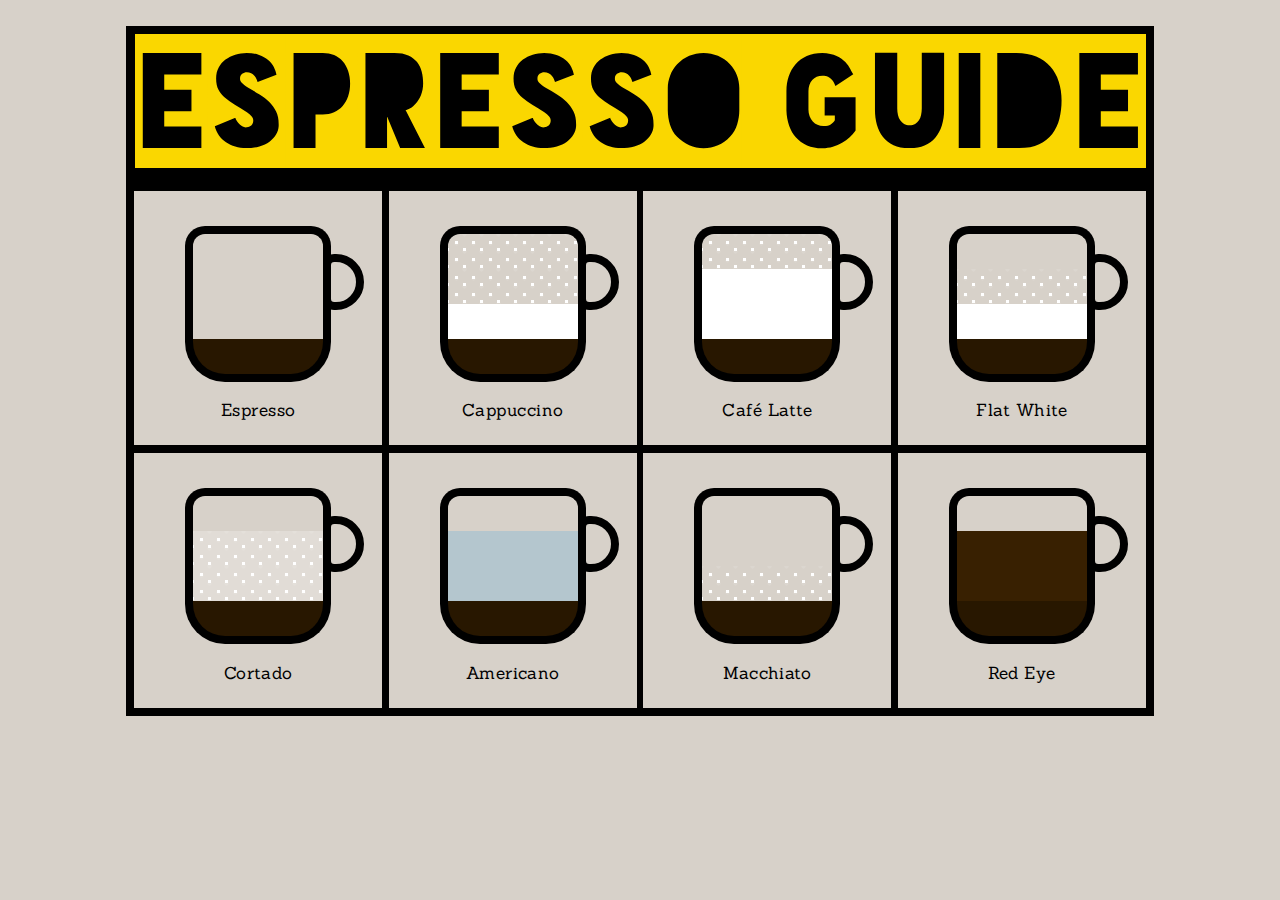
==== espresso_guide/index3.html @ 059b6d83 "9/6/17 - 4:59pm" ====
<!DOCTYPE html>
<html>
  <head>
    <meta charset="utf-8">
    <meta name="viewport" content="user-scalable=no, width=device-width, initial-scale=1, maximum-scale=1">
    <meta http-equiv="X-UA-Compatible" content="IE=edge">
    <title>Espresso Guide</title>
    <link rel="stylesheet" href="css/style-b.css">
    <link href="https://fonts.googleapis.com/css?family=Sanchez" rel="stylesheet">
    <style>
      @import url('https://fonts.googleapis.com/css?family=Abril+Fatface|Fjalla+One|Oswald|Sanchez');
    </style>
  </head>
  <body>

  <div class="main-container">
  
    <header>
    <!--  <div id="title">espresso guide</div> -->
      <img src="images/logo2.svg" class="logo" alt="Espresso Guide">
    </header>

    <section class="espresso" id="coffee-cup">
      <div class="cup-top"></div>
      <div class="cup-mid1"><span class="cup-handle2"></span></div> 
      <div class="cup-mid2"></div>        
      <div class="cup-bottom espresso-color esText">Espresso</div>
      <div class="label">Espresso</div>
    </section>  

     <section class="cappuccino" id="coffee-cup">
      <div class="cup-top foam-color foamText2">Milk Foam</div>
      <div class="cup-mid1 foam-color foamText"><span class="cup-handle3"></span></div>
      <div class="cup-mid2 milk-color mkText">Steamed Milk</div>
      <div class="cup-bottom espresso-color esText">Espresso</div>
      <div class="label">Cappuccino</div>   
    </section> 

    <section class="cafe-latte" id="coffee-cup">
      <div class="cup-top foam-color foamText">Milk Foam</div>
      <div class="cup-mid1 milk-color"><span class="cup-handle2"></span></div>
      <div class="cup-mid2 milk-color mkText2">Steamed Milk</div>        
      <div class="cup-bottom espresso-color esText">Espresso</div>
      <div class="label">Café Latte</div>    
    </section> 

    <section class="flat-white" id="coffee-cup">
      <div class="cup-top"></div>
      <div class="cup-mid1 foam-color foamText">Milk Foam <span class="cup-handle4"></span></div>
      <div class="cup-mid2 milk-color mkText">Steamed Milk</div>
      <div class="cup-bottom espresso-color esText">Espresso</div>
      <div class="label">Flat White</div>
    </section>   

    <section class="cortado" id="coffee-cup">
      <div class="cup-top"></div>
      <div class="cup-mid1 foam-milk-color fiText"><span class="cup-handle3"></span></div>
      <div class="cup-mid2 foam-milk-color fiText">Foam Infused Milk</div>
      <div class="cup-bottom espresso-color esText">Espresso</div>
      <div class="label">Cortado</div>
    </section>  

     <section class="americano" id="coffee-cup">
      <div class="cup-top"></div>
      <div class="cup-mid1 water-color"><span class="cup-handle2"></span></div>
      <div class="cup-mid2 water-color wText">Hot Water</div>
      <div class="cup-bottom espresso-color esText">Espresso</div>
      <div class="label">Americano</div>   
    </section> 

    <section class="macchiato" id="coffee-cup">
      <div class="cup-top"></div>
      <div class="cup-mid1"><span class="cup-handle2"></span></div>
      <div class="cup-mid2 foam-color foamText">Milk Foam</div>        
      <div class="cup-bottom espresso-color esText">Espresso</div>
      <div class="label">Macchiato</div>    
    </section> 

    <section class="red-eye" id="coffee-cup">
      <div class="cup-top"></div>
      <div class="cup-mid1 coffee-color"><span class="cup-handle2"></span></div>
      <div class="cup-mid2 coffee-color cfText">Drip Coffee</div>
      <div class="cup-bottom espresso-color esText">Espresso</div>
      <div class="label">Red Eye</div>
    </section> 

        <!-- the below is a spacer clearfix to align boxes -->  
        <div class="clearfix"> </div>  
        <!-- clearfix end -->  

<!-- 

OPTIONAL


    <section id="coffee-cup">
      
      <div class="mocha">
        <div class="cup-top foam-color foamText">Milk Foam</div>
        <div class="cup-mid1 chocolate-color coText">Chocolate</div>
        <div class="cup-mid2 milk-color mkText">Steamed Milk</div>
        <div class="cup-bottom espresso-color esText">Espresso</div>
        <div class="cup-handle"></div>
        <div class="label">Mocha</div>
      </div>

    </section>   
-->



  <!-- ==== Modal ==== -->
  
 <section id="modal-container"> 



<!-- Espresso Modal layout --> 

  <section id="modal-espresso" class="page">
    <div class="modal-content"> <!--modal-content starts-->

<!-- box 1 -->

      <div class="modal-layout1"> <!--modal-layout starts-->

        <div class="animation-short"><!--animation-short starts-->
          <div class="espresso-cup"><!--espresso-cup starts-->
            <div class="esp-cup-top-md"></div>
            <div class="esp-cup-mid-md"></div>
            <div class="esp-cup-bottom-lg"></div>
            <div class="cup-handle-anime"></div>
          <div class="ingred-container-short">
            <div class="ingredient-1">Espresso
              <span class="desc-rule"></span>
            </div>
          </div>  
        </div><!--espresso-cup ends-->
      </div>  <!--animation-short ends--> 

     <div class="modal-label">Espresso</div>    

    </div>    <!--modal-layout ends-->

<!-- box 2 -->   

      <div class="modal-layout2"> <!--modal-layout2 starts-->

      <span class="modal-close">&times;</span> <!--close button-->

        <div class="description"> <!--description starts-->
          <h2>Espresso</h2>
          <p>The espresso is the foundation and the most important part to every espresso based drink.</p>
          <p>A concentrated drink produced by forcing hot water through finely ground coffee with an espresso machine for a brewed quantity of approximately 1 to 1-1/2 oz. A perfect espresso is deliciously smooth, with full body, intense aroma and a velvety crema. Best served in a pre-heated espresso cup. </p>
          <h3>Ingredients</h3>
          <ul>
            <li>1 shot of espresso</li>
          </ul>  
        </div> <!--description ends-->

      </div>  <!--modal-layout ends-->

      <div class="buttons">
        <a class="previous" onclick="plusSlides(-1)">&#10094;</a>
        <a class="next" onclick="plusSlides(1)"> &#10095;</a> 
      </div>  

    </div> <!--modal-content ends-->

  </section>  


<!-- Cappuccino Modal layout --> 

  <section id="modal-cappuccino" class="page">
    <div class="modal-content"> <!--modal-content starts-->

<!-- box 1 -->    

      <div class="modal-layout1"> <!--modal-layout starts-->

        <div class="animation">
          <div class="cappuccino-cup">
            <div class="cap-cup-top-lg"></div>
            <div class="cap-cup-mid-md"></div>
            <div class="cap-cup-bottom-lg"></div>
            <div class="cup-handle-anime"></div>
          </div> 
          <div class="ingred-container">
            <div class="ingredient-3">Foam
              <span class="desc-rule3"></span>
            </div>
            <div class="ingredient-2">Steamed milk
              <span class="desc-rule2"></span>
            </div>
            <div class="ingredient-1">Espresso
              <span class="desc-rule"></span>
            </div>            
          </div>  
        </div>
        <div class="modal-label">Cappucino</div> 
      </div>  <!--modal-layout ends-->

<!-- box 2 -->   

      <div class="modal-layout2"> <!--modal-layout2 starts-->

      <span class="modal-close">&times;</span> <!--close button-->

        <div class="description">
         <h2>Cappuccino</h2> 
          <p>An Italian coffee drink that is traditionally prepared with espresso, steamed milk, and foam.</p>

          <p>Made in thirds — 1/3 espresso, 1/3 steamed milk, 1/3 foam. This is a very traditional way of making cappuccino. The milk should appear glassy, smooth, shiny and with no visible bubbles. The milk and foam should be blended or mixed to create a thick, creamy texture.</p>

          <h3>Ingredients</h3>
          <ul>
            <li>1 shot of espresso</li>
            <li>1/3 steamed milk</li>
            <li>1/3 of foam on top of the steamed milk</li>
          </ul>
        </div>
      </div>  <!--modal-layout2 ends-->
 
      <div class="buttons"> <!-- next/prev buttons start -->
        <a class="previous" onclick="plusSlides(-1)">&#10094;</a>
        <a class="next" onclick="plusSlides(1)"> &#10095;</a>  
      </div>  <!-- next/prev buttons ends -->       
    
    </div>  <!--modal-content ends-->
  </section> 


<!-- Cafe Latte Modal layout --> 

  <section id="modal-cafe-latte" class="page">
    <div class="modal-content">

<!-- box 1 -->    

      <div class="modal-layout1"> <!--modal-layout1 starts-->

        <div class="animation-long"> <!--animation-long starts-->
          <div class="cafe-latte-cup">
            <div class="cl-cup-top-sm"></div>
            <div class="cl-cup-mid-xlg"></div>
            <div class="cl-cup-bottom-lg"></div>
            <div class="cup-handle-anime"></div>
          </div> 
          <div class="ingred-container-long">
            <div class="ingredient-5">Foam
              <span class="desc-rule5"></span>
            </div>
            <div class="ingredient-4">Steamed milk
              <span class="desc-rule4"></span>
            </div>
            <div class="ingredient-1">Espresso
              <span class="desc-rule"></span>
            </div>            
          </div>  
        </div> <!--animation-long ends-->
     <div class="modal-label">Cafe Latte</div>            
      </div> <!--modal-layout1 ends-->               

<!-- box 2 -->   

      <div class="modal-layout2"> <!--modal-layout2 starts-->

      <span class="modal-close">&times;</span> <!--close button-->

        <div class="description">
          <h2>Café Latte</h2>

          <p>A café latte, or “latte” for short, is an espresso based drink with steamed milk and micro-foam added to the coffee. This coffee is much sweeter compared to an espresso due to the steamed milk.</p>

          <h3>Ingredients</h3>
          <ul>
            <li>1 shot of espresso</li>
            <li>2/3 steamed milk</li>
            <li>thin layer of foam</li>
          </ul>
        </div>
      </div>  <!--modal-layout2 ends-->
 
      <div class="buttons"> <!-- next/prev buttons start -->
        <a class="previous" onclick="plusSlides(-1)">&#10094;</a>
        <a class="next" onclick="plusSlides(1)"> &#10095;</a>  
      </div>  <!-- next/prev buttons ends -->       
    
    </div>  <!--modal-content ends-->
  </section>  


<!-- Flat White Modal layout --> 

  <section id="modal-flat-white" class="page">
    <div class="modal-content"> 

<!-- box 1 -->          

      <div class="modal-layout1"> <!--modal-layout1 starts-->
        <div class="animation"> <!--animation starts-->
          <div class="flat-white-cup">
            <div class="fw-cup-top-sm"></div>
            <div class="fw-cup-mid-sm"></div>
            <div class="fw-cup-mid-xlg"></div>
            <div class="fw-cup-bottom-md"></div>
            <div class="cup-handle-anime"></div>
          </div> 
          <div class="ingred-container">
            <div class="ingredient-6">Foam
              <span class="desc-rule6"></span>
            </div>
            <div class="ingredient-4">Steamed milk
              <span class="desc-rule4"></span>
            </div>
            <div class="ingredient-1">Espresso
              <span class="desc-rule"></span>
            </div>            
          </div>  
        </div> <!--animation ends-->
     <div class="modal-label">Flat White</div>          
      </div> <!--modal-layout1 ends-->                  

<!-- box 2 -->   

      <div class="modal-layout2"> <!--modal-layout2 starts-->

      <span class="modal-close">&times;</span> <!--close button-->

        <div class="description"> 
          <h2>Flat White</h2>
          <p>This is what some call an “Australian latte”. Generally, it’s served in a 6 to 8 ounce cup and is meant to be enjoyed with the thinnest layer of foam possible. It is important to keep the ratio of milk to espresso appropriate so as not to overpower the espresso.</p>

          <h3>Ingredients</h3>
          <ul>
            <li>1 shot of espresso</li>
            <li>2/3 steamed milk</li>
            <li>super thin layer of foam</li>
          </ul>
        </div>
      </div>  <!--modal-layout2 ends-->
 
      <div class="buttons"> <!-- next/prev buttons start -->
        <a class="previous" onclick="plusSlides(-1)">&#10094;</a>
        <a class="next" onclick="plusSlides(1)"> &#10095;</a>  
      </div>  <!-- next/prev buttons ends -->       
    
    </div>  <!--modal-content ends-->
  </section>


<!-- Cortado Modal layout -->     

  <section id="modal-cortado" class="page">
    <div class="modal-content">  

<!-- box 1 -->        

      <div class="modal-layout1"> <!--modal-layout1 starts-->
        <div class="animation-mid"> <!--animation-mid starts-->
          <div class="cortado-cup">
            <div class="cor-cup-top-md"></div>
            <div class="cor-cup-mid-xlg"></div>
            <div class="cor-cup-bottom-md"></div>
            <div class="cup-handle-anime"></div>
          </div> 
          <div class="ingred-container-mid">
            <div class="ingredient-7">Foam infused milk
              <span class="desc-rule7"></span>
            </div>
            <div class="ingredient-1">Espresso
              <span class="desc-rule"></span>
            </div>            
          </div>  
        </div> <!--animation-mid ends-->
     <div class="modal-label">Cortado</div>          
      </div> <!--modal-layout1 ends-->        
          

<!-- box 2 -->   

      <div class="modal-layout2"> <!--modal-layout2 starts-->

      <span class="modal-close">&times;</span> <!--close button-->

        <div class="description"> 
          <h2>Cortado</h2>
          <p>The perfect afternoon drink, or for that coffee drinker who wants something strong, but needs a little milk to soften the espresso as it goes down. This drink is in between a macchiato and a cafe latte. The milk should have the consistency of a cafe latte and result in the same glassy, smooth, creamy texture as a cafe latte and cappuccino</p>

          <h3>Ingredients</h3>
          <ul>
            <li>1 shot of espresso</li>
            <li>1/2 foam infused milk</li>
          </ul>
        </div>
      </div>  <!--modal-layout2 ends-->
 
      <div class="buttons"> <!-- next/prev buttons start -->
        <a class="previous" onclick="plusSlides(-1)">&#10094;</a>
        <a class="next" onclick="plusSlides(1)"> &#10095;</a>  
      </div>  <!-- next/prev buttons ends -->       
    
    </div>  <!--modal-content ends-->
  </section> 


<!-- Americano Modal layout -->   

  <section id="modal-americano" class="page">
    <div class="modal-content">  

<!-- box 1 -->        

      <div class="modal-layout1">  <!--modal-layout1 starts-->
        <div class="animation-mid">  <!--animation-mid starts-->
          <div class="americano-cup">
            <div class="am-cup-top-md"></div>
            <div class="am-cup-mid-xlg"></div>
            <div class="am-cup-bottom-md"></div>
            <div class="cup-handle-anime"></div>
          </div> 
          <div class="ingred-container-mid">
            <div class="ingredient-4">Hot water
              <span class="desc-rule4"></span>
            </div>
            <div class="ingredient-1">Espresso
              <span class="desc-rule"></span>
            </div>            
          </div>  
        </div> <!--animation-mid ends-->
     <div class="modal-label">Americano</div>         
      </div> <!--modal-layout1 ends-->


<!-- box 2 -->   

      <div class="modal-layout2"> <!--modal-layout2 starts-->

      <span class="modal-close">&times;</span> <!--close button-->

        <div class="description"> 
          <h2>Americano</h2>
          <p>A touch of hot fresh water and a double shot pulled long. This creates a nice bold, strong coffee taste. The espresso shot is pulled atop the hot water to ensure the consistency of the crema.</p>

          <h3>Ingredients</h3>
          <ul>
            <li>1 shot of espresso</li>
            <li>2/3 hot water</li>
          </ul>
        </div>
      </div>  <!--modal-layout2 ends-->
 
      <div class="buttons"> <!-- next/prev buttons start -->
        <a class="previous" onclick="plusSlides(-1)">&#10094;</a>
        <a class="next" onclick="plusSlides(1)"> &#10095;</a>  
      </div>  <!-- next/prev buttons ends -->       
    
    </div>  <!--modal-content ends-->
  </section> 

<!-- Macchiato Modal layout -->     

  <section id="modal-macchiato" class="page">
    <div class="modal-content"> 

<!-- box 1 -->     

      <div class="modal-layout1">  <!--modal-layout1 starts-->
        <div class="animation-short"> <!--animation-short starts-->
          <div class="macchiato-cup">
            <div class="mac-cup-top-md"></div>
            <div class="mac-cup-mid-md"></div>
            <div class="mac-cup-bottom-lg"></div>
            <div class="cup-handle-anime"></div>
          </div> 
          <div class="ingred-container-short">
            <div class="ingredient-8">Foam
              <span class="desc-rule8"></span>
            </div>
            <div class="ingredient-1">Espresso
              <span class="desc-rule"></span>
            </div>            
          </div>  
        </div> <!--animation-short ends-->
     <div class="modal-label">Macchiato</div>         
      </div> <!--modal-layout1 ends-->

           

<!-- box 2 -->   

      <div class="modal-layout2"> <!--modal-layout2 starts-->

      <span class="modal-close">&times;</span> <!--close button-->

        <div class="description"> 
          <h2>Macchiato</h2>
          <p>Sometimes called espresso macchiato, is an espresso coffee drink with a small amount of milk, usually foamed. In Italian, macchiato means "stained" or "spotted" so the literal translation of cafè macchiato is "stained coffee", or coffee with a spot of milk.</p>

          <h3>Ingredients</h3>
          <ul>
            <li>1 shot of espresso</li>
            <li>very thin layer of foam</li>
          </ul>
        </div>
      </div>  <!--modal-layout2 ends-->
 
      <div class="buttons"> <!-- next/prev buttons start -->
        <a class="previous" onclick="plusSlides(-1)">&#10094;</a>
        <a class="next" onclick="plusSlides(1)"> &#10095;</a>  
      </div>  <!-- next/prev buttons ends -->       
    
    </div>  <!--modal-content ends-->
  </section> 


<!-- Red Eye Modal layout --> 

  <section id="modal-red-eye" class="page">
    <div class="modal-content"> 

<!-- box 1 -->        

      <div class="modal-layout1"> <!--modal-layout1 starts-->
        <div class="animation-mid"> <!--animation-mid starts-->
          <div class="red-eye-cup">
            <div class="re-cup-top-sm"></div>
            <div class="re-cup-mid-xlg"></div>
            <div class="re-cup-bottom-md"></div>
            <div class="cup-handle-anime"></div>
          </div> 

          <div class="ingred-container-mid">
            <div class="ingredient-7">Drip coffee
              <span class="desc-rule"></span>
            </div>
            <div class="ingredient-1">Espresso
              <span class="desc-rule"></span>
            </div>            
          </div>  
        </div> <!--animation-mid ends-->
     <div class="modal-label">Red Eye</div>         
      </div> <!--modal-layout1 ends-->
           
<!-- box 2 -->   

      <div class="modal-layout2"> <!--modal-layout2 starts-->

      <span class="modal-close">&times;</span> <!--close button-->

        <div class="description"> 
          <h2>Red Eye</h2>
          <p>A cup of American style drip coffee with a shot of espresso added. Also called a Shot in the Dark or an Eye Opener. Variations of the Red Eye include the Black Eye, made with two shots of espresso, and the Dead Eye, made with three shots of espresso. </p>

          <h3>Ingredients</h3>
          <ul>
            <li>1 shot of espresso</li>
            <li>2/3 drip coffee</li>
          </ul>
        </div>
      </div>  <!--modal-layout2 ends-->
 
      <div class="buttons"> <!-- next/prev buttons start -->
        <a class="previous" onclick="plusSlides(-1)">&#10094;</a>
        <a class="next" onclick="plusSlides(1)"> &#10095;</a>  
      </div>  <!-- next/prev buttons ends -->       
    
    </div>  <!--modal-content ends-->
  </section> 

<!-- Optional 

  <section id="modal-mocha" class="page">
    <div class="modal-content">  
        <span class="modal-close">&times;</span>
      <div class="modal-layout">
        <div class="animation">
          <div class="mocha-cup">
            <div class="moc-cup-top-sm"></div>
            <div class="moc-cup-mid-sm"></div>
            <div class="moc-cup-mid-lg"></div>
            <div class="moc-cup-bottom-lg"></div>
            <div class="cup-handle-anime"></div>
          </div> 
        </div>
        <div class="desc">
          <h2>Mocha</h2>
          <p>This coffee drink combines espresso with hot milk and chocolate and is a variant of the latte. The espresso to milk ratio of a mocha is about the same as a latte, but the addition of white, milk or dark chocolate to the drink is essential. Also known as Mocaccino.</p>

          <h3>Ingredients</h3>
          <ul>
            <li>2 shots of espresso</li>
            <li>1/3 milk</li>
            <li>1/6 cocoa</li>
            <li>1/6 foam</li>
          </ul>
        </div>
      </div> 
      <div class="buttons">
        <a class="previous" onclick="plusSlides(-1)">&#10094;</a>
        <a class="next" onclick="plusSlides(1)"> &#10095;</a>  
      </div>       
    </div> 
  </section>  

 </section> 

 -->  

</div> 

    <script src="https://code.jquery.com/jquery-2.1.1.min.js"></script> 
    <script src="js/app.js"></script>
    <!-- <script type="text/javascript" language="Javascript" src="js/jgestures.js"></script> -->
  </body>
</html>
---- espresso_guide/css/style-b.css ----
/* fonts */

/* Blackout Font */

@font-face {
  font-family: 'Blackout Midnight';
  src: url('../fonts/blackout_midnight-webfont.woff');
  src: local('☺'), url('../fonts/blackout_midnight-webfont.woff') format('woff');
}
@font-face {
  font-family: 'Blackout Sunrise';
  src: url('../fonts/blackout_sunrise-webfont.woff');
  src: local('☺'), url('../fonts/blackout_sunrise-webfont.woff') format('woff');
}
@font-face {
  font-family: 'Blackout Two AM';
  src: url('../fonts/blackout_two_am-webfont.woff');
  src: local('☺'), url('../fonts/blackout_two_am-webfont.woff') format('woff');
}

/* Blackout Midnight */
@font-face {
    font-family: 'Blackout Midnight';
    src: url('../fonts/blackout_midnight-webfont.eot');
    src: url('../fonts/blackout_midnight-webfont.eot?#iefix') format('embedded-opentype'),
         url('../fonts/blackout_midnight-webfont.woff') format('woff'),
         url('../fonts/blackout_midnight-webfont.ttf') format('truetype'),
         url('../fonts/blackout_midnight-webfont.svg#BlackoutMidnight') format('svg');
    font-weight: normal;
    font-style: normal;
}

/* Blackout Sunrise */
@font-face {
    font-family: 'Blackout Sunrise';
    src: url('../fonts/blackout_sunrise-webfont.eot');
    src: url('../fonts/blackout_sunrise-webfont.eot?#iefix') format('embedded-opentype'),
         url('../fonts/blackout_sunrise-webfont.woff') format('woff'),
         url('../fonts/blackout_sunrise-webfont.ttf') format('truetype'),
         url('../fonts/blackout_sunrise-webfont.svg#BlackoutSunrise') format('svg');
    font-weight: normal;
    font-style: normal;
}

/* Blackout Two AM */
@font-face {
    font-family: 'Blackout Two AM';
    src: url('../fonts/blackout_two_am-webfont.eot');
    src: url('../fonts/blackout_two_am-webfont.eot?#iefix') format('embedded-opentype'),
         url('../fonts/blackout_two_am-webfont.woff') format('woff'),
         url('../fonts/blackout_two_am-webfont.ttf') format('truetype'),
         url('../fonts/blackout_two_am-webfont.svg#BlackoutTwoAM') format('svg');
    font-weight: normal;
    font-style: normal;
}



/* CSS */

body {
  background-color: #D7D1C9; 
  font-family: sanchez, sans-serif;
  width: auto;
  margin-top: 2%;
}

.main-container {
  background-color: rgba(0,0,0,1); 
  width: 80%;
  height: auto;
  margin: 0 auto;
  position: relative;
  overflow: hidden; 
  border: 8px solid black;

  display: flex;
    flex-direction: row;
    justify-content: space-between;
    align-items: flex-start; 
    flex-wrap: wrap;   
}

header {
  width: 100%;
  height: 149px;
  background-color: rgba(0,0,0,1);
  border-bottom: 8px solid black;
  text-align: center;
  /* background-image: url("../images/logo.svg");
    background-repeat: no-repeat;
    background-size: contain;  */
  padding-top: 0px;  
}

.logo {
  width: 100%;
  padding: 0px 1px 0px 1px;
}

#coffee-cup {
  display: flex;
    flex-direction: column;
    align-items: center;
    justify-content: center;
    flex-wrap: wrap; 
}

.espresso {
  width: 24.5%;
  height: auto;         
  /* border-width: 10px 10px 10px 10px;
    border-color: black;
    border-style: solid;  */
  background-color: #D7D1C9; 
  position: relative;  
  cursor: pointer;
  margin-bottom: 7.5px;
  padding-top: 35px;
} 

.cappuccino {
  width: 24.5%;
  height: auto;         
  /* border-width: 10px 10px 10px 10px; 
    border-color: black;
    border-style: solid; */
  background-color: #D7D1C9; 
  position: relative;
  cursor: pointer;
  margin-bottom: 7.5px;
  padding-top: 35px;
}
 
.cafe-latte {
  width: 24.5%;
  height: auto;         
  /* border-width: 10px 10px 10px 10px;
    border-color: black;
    border-style: solid;  */
  background-color: #D7D1C9; 
  position: relative;
  cursor: pointer;
  margin-bottom: 7.5px; 
  padding-top: 35px;  
}
 
.flat-white {
  width: 24.5%;
  height: auto;          
  /* border-width: 10px 10px 10px 10px; 
    border-color: black;
    border-style: solid; */
  background-color: #D7D1C9; 
  position: relative;
  cursor: pointer;
  margin-bottom: 7.5px;
  padding-top: 35px;    
}
 
.cortado {
  width: 24.5%;
  height: auto;       
  /* border-width: 10px 10px 10px 10px; 
    border-color: black;
    border-style: solid; */
  background-color: #D7D1C9; 
  position: relative;
  cursor: pointer;
  padding-top: 35px;
}

.americano {
  width: 24.5%;
  height: auto;         
  /* border-width: 10px 10px 10px 10px; 
    border-color: black;
    border-style: solid; */
  background-color: #D7D1C9; 
  position: relative;
  cursor: pointer;  
  padding-top: 35px; 
}

.macchiato {
  width: 24.5%;
  height: auto;          
  /* border-width: 10px 10px 10px 10px; 
    border-color: black;
    border-style: solid; */
  background-color: #D7D1C9; 
  position: relative;
  cursor: pointer;
  padding-top: 35px;
}

.red-eye {
  width: 24.5%;
  height: auto;         
  /* border-width: 10px 10px 10px 10px; 
    border-color: black;
    border-style: solid; */
  background-color: #D7D1C9; 
  position: relative;
  cursor: pointer; 
  padding-top: 35px;
}
 

.clearfix {
  width: 24%;
  content: "";
  display: hidden;
  clear: both;
} 


/* ====== TEXT ====== */


#title {
	font-family: Blackout Two AM;
	font-size: 8.5em;
	color: gold;
	text-align: center;
  position: relative;
    top: -82px;
}

.label { /* home page cup label */
    font-family: Sanchez;
    font-size: 1.09rem;
    font-weight: normal;
    letter-spacing: .03rem;
    text-align: center;
    padding: 1.05rem 0rem 1.5rem 0rem;
}


/* ====== COFFEE CUP - main page ====== */

.cup-top {
    border-style: solid;
    border-color: black;
    border-width: 8px 8px 0px 8px;
    width: 130px; 
    height: 35px; 
    -webkit-border-top-right-radius: 20px;
    -webkit-border-top-left-radius: 20px;    
    -webkit-border-bottom-right-radius: 0px;
    -webkit-border-bottom-left-radius: 0px;
    position: relative;
    overflow: hidden;    
}

.cup-mid1 {
    border-style: solid;
    border-color: black;
    border-width: 0px 8px 0px 8px;
    width: 130px;
    height: 35px;
    position: relative;
}

.cup-mid2 {
    border-style: solid;
    border-color: black;
    border-width: 0px 8px 0px 8px;
    width: 130px;
    height: 35px;
    position: relative;
    overflow: hidden;    
}

.cup-bottom {
    border-style: solid;
    border-color: black;
    border-width: 0px 8px 8px 8px;
    width: 130px;
    height: 35px;
    -webkit-border-top-right-radius: 0px;
    -webkit-border-top-left-radius: 0px;    
    -webkit-border-bottom-right-radius: 40px;
    -webkit-border-bottom-left-radius: 40px;
    position: relative;
    overflow: hidden;    
}

/* Handle */

.cup-handle {
  width: 25px;
  height: 40px;

  border-style: solid;
  border-color: black;
  border-width: 8px 8px 8px 8px;
    -webkit-border-top-left-radius: 20px;
    -webkit-border-top-right-radius: 50px;
    -webkit-border-bottom-right-radius: 50px;
    -webkit-border-bottom-left-radius: 20px;

  position: absolute; 
    left: 200px; 
    bottom: 165px; 
  overflow: hidden;

}

.cup-handle2 {
  width: 25px;
  height: 40px;

  border-style: solid;
  border-color: black;
  border-width: 8px 8px 8px 8px;
    -webkit-border-top-left-radius: 20px;
    -webkit-border-top-right-radius: 50px;
    -webkit-border-bottom-right-radius: 50px;
    -webkit-border-bottom-left-radius: 20px;

  position: absolute;
  margin-top: -15px;
  margin-left: 130px;
}

.cup-handle3 {
  width: 25px;
  height: 40px;

  border-style: solid;
  border-color: black;
  border-width: 8px 8px 8px 8px;
    -webkit-border-top-left-radius: 20px;
    -webkit-border-top-right-radius: 50px;
    -webkit-border-bottom-right-radius: 50px;
    -webkit-border-bottom-left-radius: 20px;

  position: absolute;
  margin-top: -15px;
  margin-left: 65px;
}

.cup-handle4 {
  width: 25px;
  height: 40px;

  border-style: solid;
  border-color: black;
  border-width: 8px 8px 8px 8px;
    -webkit-border-top-left-radius: 20px;
    -webkit-border-top-right-radius: 50px;
    -webkit-border-bottom-right-radius: 50px;
    -webkit-border-bottom-left-radius: 20px;

  position: absolute;
  margin-top: -15px;
  margin-left: 25px;
}


/* ==== Espresso Ingredients - colors ==== */

.espresso-color {
    background: rgba(40,23,0,1.0);
}

.coffee-color {
    background: rgba(56,32,1,1.0);
}

.milk-color {
    background: rgba(255,255,255,1.0); 
    /* background: rgba(242,230,216,1);  */
}

.water-color {
    background: rgba(64,164,223,0.23);  
}

.foam-color {
    background: /* small polka dots */
      radial-gradient(rgba(255,255,255,1) 15%, transparent 16%) 0 0px,
      radial-gradient(rgba(255,255,255,1) 15%, transparent 16%) 8px 7px,
      radial-gradient(rgba(255,255,255,.1) 15%, transparent 20%) 0 1px,
      radial-gradient(rgba(255,255,255,.1) 15%, transparent 20%) 8px 9px;
      background-color: none;
      background-size: 17px 17px;
} 

.foam-milk-color {
    background: /* small polka dots */
      radial-gradient(rgba(255,255,255,1) 15%, transparent 16%) 0 0px,
      radial-gradient(rgba(255,255,255,1) 15%, transparent 16%) 8px 7px,
      radial-gradient(rgba(255,255,255,.1) 15%, transparent 20%) 0 1px,
      radial-gradient(rgba(255,255,255,.1) 15%, transparent 20%) 8px 9px;
      background-color: rgba(255,255,255,.25);
      background-size: 17px 17px;
} 

.cream-color {
    background: rgba(255,254,235,1.0);  
}

.chocolate-color {
    background: rgba(88,56,41,1.0);
}

/* ==== on hover labels ==== */


.esText { /* Espresso */
  font-family: Sanchez;
  font-size: .8rem;
  color: rgba(255,255,255,0);
  text-align: center;
  line-height: 2.5rem;
  letter-spacing: .1rem;
}

.esText:hover {
  color: rgba(255,255,255,1.0);
  transition:color .2s ease-out, background 2s ease-in;
    -o-transition:color .2s ease-out, background 2s ease-in;
    -ms-transition:color .2s ease-out, background 2s ease-in;
    -moz-transition:color .2s ease-out, background 2s ease-in;
    -webkit-  
}

.mkText { /* Milk */
  font-family: Sanchez;
  font-size: .8rem;
  color: rgba(0,0,0,0); 
  text-align: center;
  line-height: 2.5rem;
  letter-spacing: .1rem;
}

.mkText:hover {
  color: rgba(0,0,0,1.0); 
  transition:color .2s ease-out, background 2s ease-in;
    -o-transition:color .2s ease-out, background 2s ease-in;
    -ms-transition:color .2s ease-out, background 2s ease-in;
    -moz-transition:color .2s ease-out, background 2s ease-in;
    -webkit-  
}

.mkText2 { /* Milk */
  font-family: Sanchez;
  font-size: .8rem;
  color: rgba(0,0,0,0); 
  text-align: center;
  line-height: 3rem;
  letter-spacing: .1rem;  
}

.mkText2:hover {
  color: rgba(0,0,0,1.0); 
  transition:color .2s ease-out, background 2s ease-in;
    -o-transition:color .2s ease-out, background 2s ease-in;
    -ms-transition:color .2s ease-out, background 2s ease-in;
    -moz-transition:color .2s ease-out, background 2s ease-in;
    -webkit-  
}

.foamText { /* Foam */
  font-family: Sanchez;
  font-size: .8rem;
  color: rgba(0,0,0,0); 
  text-align: center;
  line-height: 2.5rem;
  letter-spacing: .1rem;  
}

.foamText:hover {
  color: rgba(0,0,0,1); 
  transition:color .2s ease-out, background 2s ease-in;
    -o-transition:color .2s ease-out, background 2s ease-in;
    -ms-transition:color .2s ease-out, background 2s ease-in;
    -moz-transition:color .2s ease-out, background 2s ease-in;
    -webkit-  
}

.foamText2 { /* Foam */
  font-family: Sanchez;
  font-size: .8rem;
  color: rgba(0,0,0,0); 
  text-align: center;
  line-height: 3rem;
  letter-spacing: .1rem;  
}

.foamText2:hover {
  color: rgba(0,0,0,1); 
  transition:color .2s ease-out, background 2s ease-in;
    -o-transition:color .2s ease-out, background 2s ease-in;
    -ms-transition:color .2s ease-out, background 2s ease-in;
    -moz-transition:color .2s ease-out, background 2s ease-in;
    -webkit-  
}

.fiText { /* Foam infused milk */
  font-family: Sanchez;
  font-size: .8rem;
  color: rgba(0,0,0,0); 
  text-align: center;
  line-height: 1rem;
  letter-spacing: .1rem;  
}

.fiText:hover {
  color: rgba(0,0,0,1); 
  transition:color .2s ease-out, background 2s ease-in;
    -o-transition:color .2s ease-out, background 2s ease-in;
    -ms-transition:color .2s ease-out, background 2s ease-in;
    -moz-transition:color .2s ease-out, background 2s ease-in;
    -webkit-  
}


.wText { /* water */
  font-family: Sanchez;
  font-size: .8rem;
  color: rgba(255,255,255,0); 
  text-align: center;
  line-height: 1rem;
  letter-spacing: .1rem;  
}

.wText:hover {
  color: rgba(0,0,0,1); 
  transition:color .2s ease-out, background 2s ease-in;
    -o-transition:color .2s ease-out, background 2s ease-in;
    -ms-transition:color .2s ease-out, background 2s ease-in;
    -moz-transition:color .2s ease-out, background 2s ease-in;
    -webkit-
}

.cfText { /* coffee */
  font-family: Sanchez;
  font-size: .8rem;
  color: rgba(255,255,255,0); 
  text-align: center;
  line-height: 1rem;
  letter-spacing: .1rem;  
}

.cfText:hover {
  color: rgba(255,255,255,1); 
  transition:color .2s ease-out, background 2s ease-in;
    -o-transition:color .2s ease-out, background 2s ease-in;
    -ms-transition:color .2s ease-out, background 2s ease-in;
    -moz-transition:color .2s ease-out, background 2s ease-in;
    -webkit-
}

.coText { /* chocolate */
  font-family: Sanchez;
  font-size: .8rem;
  color: rgba(255,255,255,0); 
  text-align: center;
  line-height: 2.5rem;
  letter-spacing: .1rem;  
}

.coText:hover {
  color: rgba(255,255,255,1); 
  transition:color .2s ease-out, background 2s ease-in;
    -o-transition:color .2s ease-out, background 2s ease-in;
    -ms-transition:color .2s ease-out, background 2s ease-in;
    -moz-transition:color .2s ease-out, background 2s ease-in;
    -webkit-transition:color .2s ease-out, background 2s ease-in;
}





/* ====== Modal ====== */

 
#modal-espresso, 
#modal-cappuccino, 
#modal-cafe-latte, 
#modal-flat-white, 
#modal-americano,
#modal-red-eye, 
#modal-macchiato,
#modal-cortado, 
#modal-mocha {
  display: none; /* Hidden by default */
  position: fixed; /* Stay in place */
    z-index: 1; /* Sit on top */
    left: 0px;
    top: 190px;
  width: 100%; /* Full width */
  height: 100%; /* Full height */
  overflow: auto; /* Enable scroll if needed */
  /* background-color: rgb(0,0,0); Fallback color 
  background-color: rgba(0,0,0,0.7); Black w/ opacity */
}


.modal-content {
  /* background-color: #D7D1C9; */
  background-color: red;
  margin: 0 auto; /* 5% from the top and centered */
  border-width: 5px 5px 5px 5px; 
    border-style: solid;
    border-color: black;
  width: 79%; 
  height: 516px;
}

.modal-layout1 {
  width: 58%;
    height: 516px;
  float: left;
  background-color: #D7D1C9;
}

.modal-layout2 {
  width: 39%;
    height: 516px;  
  float: left;
  background-color: red;
  padding: 0px 10px 0px 13px;
  border-width: 0px 0px 0px 8px;
    border-color: black;
    border-style: solid;
}


.modal-close {
  color: rgba(0,0,0,1);
  float: right;
  font-size: 50px;
  font-weight: bold;
  cursor: pointer;
}

.modal-close:hover,
.modal-close:focus {
  color: rgba(255,255,255,.5);
  text-decoration: none;
  cursor: pointer;  
}

.animation,
.animation-short,
.animation-mid,
.animation-long {
  display: flex;
    flex-direction: column; 
    align-items: center;
    justify-content: center;
  padding-top: 80px; /* firefox needs to be in px, not % */
}

.description {
  padding: 15px;
}





/* Next & previous buttons */

 
.buttons {
  cursor: pointer; 
  width: auto;
  padding: 16px;
  color: rgba(0,0,60,1);
  font-weight: bold;
  font-size: 30px;
  transition: 0.6s ease;
  position: relative;
    bottom: 80px;
}

/* Position the "next button" to the right */

.previous {
  float: left;
  border-radius: 0 3px 3px 0;
  position: relative;
    left: 675px;
}

.next {
  float: right;
  border-radius: 3px 0 0 3px;
}

/* On hover, add a black background color with a little bit see-through */
.previous:hover, .next:hover {
  /* background-color: rgba(0,0,0,0.8); */
  color: rgba(255,255,255,.5);
}

/* ======== modal text ======= */

.modal-label {
  font-family: sanchez;
    font-size: 25px;
  padding-top: 30px; 
  text-align: center; 
}

.ingred-container, 
.ingred-container-short,
.ingred-container-mid,
.ingred-container-long {
  position: absolute;
    left: -150px;
    bottom: 60px;
  width: 100%;  
}

.ingredient-1 {
  font-family: sanchez;
    font-size: 17px;
    line-height: 18px; 
  position: absolute;
    left: 5px;
    bottom: 0px;
  width: 100%;   
}

.desc-rule {
  border-top: 1px;
    border-style: solid;
    border-color: rgba(0,0,0,1);
  width: 60px;
  position: absolute; 
    left: 80px;
    bottom: 8px;
} 

.ingredient-2 {
  font-family: sanchez;
    font-size: 17px;
    line-height: 17px; 
  position: absolute;
    left: 5px;
    bottom: 80px; 
  width: 100%;      
}

.desc-rule2 {
  border-top: 1px;
    border-style: solid;
    border-color: rgba(0,0,0,1);
  width: 25px;
  position: absolute; 
    left: 120px;
    bottom: 8px;
} 

.ingredient-3 {
  font-family: sanchez;
    font-size: 17px;
    line-height: 18px; 
  position: absolute;
    left: 5px;
    bottom: 155px;  
  width: 100%;         
}

.desc-rule3 {
  border-top: 1px;
    border-style: solid;
    border-color: rgba(0,0,0,1);
  width: 95px;
  position: absolute; 
    left: 55px;
    bottom: 9px;
} 

.ingredient-4 {
  font-family: sanchez;
    font-size: 17px;
    line-height: 18px; 
  position: absolute;
    left: 5px;
    bottom: 115px;  
  width: 100%;         
}

.desc-rule4 {
  border-top: 1px;
    border-style: solid;
    border-color: rgba(0,0,0,1);
  width: 20px;
  position: absolute; 
    left: 120px;
    bottom: 8px;
}

.ingredient-5 {
  font-family: sanchez;
    font-size: 17px;
    line-height: 18px; 
  position: absolute;
    left: 5px;
    bottom: 200px;  
  width: 100%;         
}

.desc-rule5 {
  border-top: 1px;
    border-style: solid;
    border-color: rgba(0,0,0,1);
  width: 100px;
  position: absolute; 
    left: 50px;
    bottom: 7px;
}

.ingredient-6 {
  font-family: sanchez;
    font-size: 17px;
    line-height: 18px; 
  position: absolute;
    left: 5px;
    bottom: 170px;  
  width: 100%;         
}

.desc-rule6 {
  border-top: 1px;
    border-style: solid;
    border-color: rgba(0,0,0,1);
  width: 30px;
  position: absolute; 
    left: 90px;
    bottom: 7px;
}

.ingredient-7 {
  font-family: sanchez;
    font-size: 17px;
    line-height: 18px; 
  position: absolute;
    left: 5px;
    bottom: 115px;  
  width: 100%;         
}

.desc-rule7 {
  border-top: 1px;
    border-style: solid;
    border-color: rgba(0,0,0,1);
  width: 45px;
  position: absolute; 
    left: 90px;
    bottom: 7px;
}

.ingredient-8 {
  font-family: sanchez;
    font-size: 17px;
    line-height: 18px; 
  position: absolute;
    left: 5px;
    bottom: 65px;  
  width: 100%;         
}

.desc-rule8 {
  border-top: 1px;
    border-style: solid;
    border-color: rgba(0,0,0,1);
  width: 35px;
  position: absolute; 
    left: 90px;
    bottom: 7px;
}

/* ========= ANIMATION ========= */

.cup-handle-anime {
    position: absolute;
      /*left: 282px;*/
      top: 130px;
 
    width: 57px;
    height: 75px;

    border-style: solid;
    border-color: black;
    border-width: 11px 11px 11px 11px;  
    -webkit-border-top-left-radius: 30px;
    -webkit-border-top-right-radius: 70px;
    -webkit-border-bottom-right-radius: 70px;
    -webkit-border-bottom-left-radius: 30px;
    
    margin-left: 268px;
    overflow: hidden;
}


/* === espresso === */

.esp-cup-top-md {
    border-style: solid;
    border-color: black;
    border-width: 11px 11px 0px 11px;
    width: 255px; 
    height: 87.5px; 
    -webkit-border-top-right-radius: 35px;
    -webkit-border-top-left-radius: 35px;    
    -webkit-border-bottom-right-radius: 0px;
    -webkit-border-bottom-left-radius: 0px;
    position: relative;
}

.esp-cup-mid-md {
    border-style: solid;
    border-color: black;
    border-width: 0px 11px 0px 11px;
    width: 255px;
    height: 87.5px;
    position: relative;
}

.esp-cup-bottom-lg {
    border-style: solid;
    border-color: black;
    border-width: 0px 11px 11px 11px;
    width: 255px;
    height: 105px;
    -webkit-border-top-right-radius: 0px;
    -webkit-border-top-left-radius: 0px;    
    -webkit-border-bottom-right-radius: 75px;
    -webkit-border-bottom-left-radius: 75px;
    position: relative;
    overflow: hidden;
}

.esp-cup-bottom-lg::before {
    content: '';
    position: absolute;
    background: rgba(40,23,0,1.0); /* espresso color */
    width: 100%;
    bottom: 0; 
    animation: brew 1.5s linear forwards;
    animation-delay: .5s; 
} 

/* === cappuccino === */

.cap-cup-top-lg {
    border-style: solid;
    border-color: black;
    border-width: 11px 11px 0px 11px;
    width: 255px; 
    height: 105px; 
    -webkit-border-top-right-radius: 35px;
    -webkit-border-top-left-radius: 35px;    
    -webkit-border-bottom-right-radius: 0px;
    -webkit-border-bottom-left-radius: 0px;
    position: relative;
    overflow: hidden;    
}

.cap-cup-top-lg::before {
    content: '';
    position: absolute;
    background:
      radial-gradient(rgba(255,254,235,1) 15%, transparent 16%) 0 0,
      radial-gradient(rgba(255,254,235,1) 15%, transparent 16%) 8px 8px,
      radial-gradient(rgba(255,255,255,.1) 15%, transparent 20%) 0 1px,
      radial-gradient(rgba(255,255,255,.1) 15%, transparent 20%) 8px 9px;
      background-color: none;
      background-size: 17px 17px;
    width: 100%;
    bottom: 0; 
    animation: brew2 1.5s linear forwards;
    animation-delay: 3.5s; 
}

.cap-cup-mid-md {
    border-style: solid;
    border-color: black;
    border-width: 0px 11px 0px 11px;
    width: 255px;
    height: 70px;
    position: relative;
    overflow: hidden;    
}

.cap-cup-mid-md::before {
    content: '';
    position: absolute;
    background: rgba(2255,255,255,1);
    width: 100%;
    bottom: 0; 
    animation: brew 1.5s linear forwards;
    animation-delay: 2s; 
}

.cap-cup-bottom-lg {
    border-style: solid;
    border-color: black;
    border-width: 0px 11px 11px 11px;
    width: 255px;
    height: 105px;
    -webkit-border-top-right-radius: 0px;
    -webkit-border-top-left-radius: 0px;    
    -webkit-border-bottom-right-radius: 75px;
    -webkit-border-bottom-left-radius: 75px;
    position: relative;
    overflow: hidden;    
}

.cap-cup-bottom-lg::before {
    content: '';
    position: absolute;
    background: rgba(40,23,0,1.0); /* espresso color */
    width: 100%;
    bottom: 0; 
    animation: brew 1.5s linear forwards;
    animation-delay: .5s; 
} 

/* === cafe latte === */

.cl-cup-top-sm {
    border-style: solid;
    border-color: black;
    border-width: 11px 11px 0px 11px;
    width: 255px;
    height: 40px;
    -webkit-border-top-right-radius: 35px;
    -webkit-border-top-left-radius: 35px;    
    -webkit-border-bottom-right-radius: 0px;
    -webkit-border-bottom-left-radius: 0px;
    position: relative;
    overflow: hidden;    
}

.cl-cup-top-sm::before {
    content: '';
    position: absolute;
      background:
      radial-gradient(rgba(255,254,235,1) 15%, transparent 16%) 0 0,
      radial-gradient(rgba(255,254,235,1) 15%, transparent 16%) 8px 8px,
      radial-gradient(rgba(255,255,255,.1) 15%, transparent 20%) 0 1px,
      radial-gradient(rgba(255,255,255,.1) 15%, transparent 20%) 8px 9px;
      background-color: none;
      background-size: 17px 17px;
    width: 100%;
    bottom: 0; 
    animation: brew 3s linear forwards;
    animation-delay: 3.5s; 
}

.cl-cup-mid-xlg {
    border-style: solid;
    border-color: black;
    border-width: 0px 11px 0px 11px;
    width: 255px;
    height: 140px;
    position: relative;
    overflow: hidden;    
}

.cl-cup-mid-xlg::before {
    content: '';
    position: absolute;
    background: rgba(255,255,255,1);/* milk */
    width: 100%;
    bottom: 0; 
    animation: brew 1.5s linear forwards;
    animation-delay: 2s; 
}

.cl-cup-bottom-lg {
    border-style: solid;
    border-color: black;
    border-width: 0px 11px 11px 11px;
    width: 255px;
    height: 100px;
    -webkit-border-top-right-radius: 0px;
    -webkit-border-top-left-radius: 0px;    
    -webkit-border-bottom-right-radius: 75px;
    -webkit-border-bottom-left-radius: 75px;
    position: relative;
    overflow: hidden;    
}

.cl-cup-bottom-lg::before {
  content: '';
  position: absolute;
  background: rgba(40,23,0,1.0); /* espresso color */
  width: 100%;
  bottom: 0; 
  animation: brew 1.5s linear forwards;
  animation-delay: .5s; 
} 

/* === flat white === */

.fw-cup-top-sm {
    border-style: solid;
    border-color: black;
    border-width: 11px 11px 0px 11px;
    width: 255px;
    height: 30px;
    -webkit-border-top-right-radius: 35px;
    -webkit-border-top-left-radius: 35px;    
    -webkit-border-bottom-right-radius: 0px;
    -webkit-border-bottom-left-radius: 0px;
    position: relative;
    overflow: hidden;    
}

.fw-cup-mid-sm {
    border-style: solid;
    border-color: black;
    border-width: 0px 11px 0px 11px;
    width: 255px;
    height: 35px;
    position: relative;
    overflow: hidden;    
}

.fw-cup-mid-sm::before {
    content: '';
    position: absolute;
      background:
      radial-gradient(rgba(255,255,255,1) 15%, transparent 16%) 0 0,
      radial-gradient(rgba(255,255,255,1) 15%, transparent 16%) 8px 8px,
      radial-gradient(rgba(255,255,255,.1) 15%, transparent 20%) 0 1px,
      radial-gradient(rgba(255,255,255,.1) 15%, transparent 20%) 8px 9px;
      background-color: none;
      background-size: 17px 17px; 
    width: 100%;
    bottom: 0; 
    animation: brew2 1.5s linear forwards;
    animation-delay: 3.5s; 
}

.fw-cup-mid-xlg {
    border-style: solid;
    border-color: black;
    border-width: 0px 11px 0px 11px;
    width: 255px;
    height: 110px;
    position: relative;
    overflow: hidden;    
}

.fw-cup-mid-xlg::before {
    content: '';
    position: absolute;
    background: rgba(255,255,255,1.0);
    width: 100%;
    bottom: 0; 
    animation: brew 1.5s linear forwards;
    animation-delay: 2s; 
}

.fw-cup-bottom-md {
    border-style: solid;
    border-color: black;
    border-width: 0px 11px 11px 11px;
    width: 255px;
    height: 105px;
    -webkit-border-top-right-radius: 0px;
    -webkit-border-top-left-radius: 0px;    
    -webkit-border-bottom-right-radius: 75px;
    -webkit-border-bottom-left-radius: 75px;
    position: relative;
    overflow: hidden;    
}

.fw-cup-bottom-md::before {
    content: '';
    position: absolute;
    background: rgba(40,23,0,1.0); /* espresso color */
    width: 100%;
    bottom: 0; 
    animation: brew 1.5s linear forwards;
    animation-delay: .5s; 
} 


/* === cortado === */

.cor-cup-top-md {
    border-style: solid;
    border-color: black;
    border-width: 11px 11px 0px 11px;
    width: 255px; 
    height: 60px; 
    -webkit-border-top-right-radius: 35px;
    -webkit-border-top-left-radius: 35px;    
    -webkit-border-bottom-right-radius: 0px;
    -webkit-border-bottom-left-radius: 0px;
    position: relative;
    overflow: hidden;    
}

.cor-cup-mid-xlg {
    border-style: solid;
    border-color: black;
    border-width: 0px 11px 0px 11px;
    width: 255px;
    height: 120px;
    position: relative;
    overflow: hidden;    
}

.cor-cup-mid-xlg::before {
    content: '';
    position: absolute;

    background: /* small polka dots */
      radial-gradient(rgba(255,255,255,1) 15%, transparent 16%) 0 0px,
      radial-gradient(rgba(255,255,255,1) 15%, transparent 16%) 8px 7px,
      radial-gradient(rgba(255,255,255,.1) 15%, transparent 20%) 0 1px,
      radial-gradient(rgba(255,255,255,.1) 15%, transparent 20%) 8px 9px;
      background-color: rgba(255,255,255,.25);
      background-size: 17px 17px;

    width: 100%;
    bottom: 0; 
    animation: brew 1.5s linear forwards;
    animation-delay: 2s; 
}

.cor-cup-bottom-md {
    border-style: solid;
    border-color: black;
    border-width: 0px 11px 11px 11px;
    width: 255px;
    height: 100px;
    -webkit-border-top-right-radius: 0px;
    -webkit-border-top-left-radius: 0px;    
    -webkit-border-bottom-right-radius: 75px;
    -webkit-border-bottom-left-radius: 75px;
    position: relative;
    overflow: hidden;    
}

.cor-cup-bottom-md::before {
    content: '';
    position: absolute;
    background: rgba(40,23,0,1.0); /* espresso color */
    width: 100%;
    bottom: 0; 
    animation: brew 1.5s linear forwards;
    animation-delay: .5s; 
} 

/* === americano === */

.am-cup-top-md {
    border-style: solid;
    border-color: black;
    border-width: 11px 11px 0px 11px;
    width: 255px;
    height: 60px;
    -webkit-border-top-right-radius: 35px;
    -webkit-border-top-left-radius: 35px;    
    -webkit-border-bottom-right-radius: 0px;
    -webkit-border-bottom-left-radius: 0px;
    position: relative;
    overflow: hidden;    
}

.am-cup-mid-xlg {
    border-style: solid;
    border-color: black;
    border-width: 0px 11px 0px 11px;
    width: 255px;
    height: 120px;
    position: relative;
    overflow: hidden;    
}

.am-cup-mid-xlg::before {
    content: '';
    position: absolute;
    background: rgba(64,164,223,0.2);  
    width: 100%;
    bottom: 0; 
    animation: brew 1.5s linear forwards;
    animation-delay: 2s; 
}

.am-cup-bottom-md {
    border-style: solid;
    border-color: black;
    border-width: 0px 11px 11px 11px;
    width: 255px;
    height: 100px;
    -webkit-border-top-right-radius: 0px;
    -webkit-border-top-left-radius: 0px;    
    -webkit-border-bottom-right-radius: 75px;
    -webkit-border-bottom-left-radius: 75px;
    position: relative;
    overflow: hidden;    
}

.am-cup-bottom-md::before {
    content: '';
    position: absolute;
    background: rgba(40,23,0,1.0); /* espresso color */
    width: 100%;
    bottom: 0; 
    animation: brew 1.5s linear forwards;
    animation-delay: .5s; 
} 


/* === macchiato === */


.mac-cup-top-md {
    border-style: solid;
    border-color: black;
    border-width: 11px 11px 0px 11px;
    width: 255px; 
    height: 88px; 
    -webkit-border-top-right-radius: 35px;
    -webkit-border-top-left-radius: 35px;    
    -webkit-border-bottom-right-radius: 0px;
    -webkit-border-bottom-left-radius: 0px;
    position: relative;
    overflow: hidden;    
}

.mac-cup-mid-md {
    border-style: solid;
    border-color: black;
    border-width: 0px 11px 0px 11px;
    width: 255px;
    height: 87px;
    position: relative;
    overflow: hidden;    
}

.mac-cup-mid-md::before {
    content: '';
    position: absolute;
    background:
      radial-gradient(rgba(255,255,255,1) 15%, transparent 16%) 0 0,
      radial-gradient(rgba(255,255,255,1) 15%, transparent 16%) 8px 8px,
      radial-gradient(rgba(255,255,255,.1) 15%, transparent 20%) 0 1px,
      radial-gradient(rgba(255,255,255,.1) 15%, transparent 20%) 8px 9px;
      background-color: none;
      background-size: 17px 17px;
    width: 100%;
    bottom: 0; 
    animation: brew3 1.5s linear forwards;
    animation-delay: 2s; 
}

.mac-cup-bottom-lg {
    border-style: solid;
    border-color: black;
    border-width: 0px 11px 11px 11px;
    width: 255px;
    height: 105px;
    -webkit-border-top-right-radius: 0px;
    -webkit-border-top-left-radius: 0px;    
    -webkit-border-bottom-right-radius: 75px;
    -webkit-border-bottom-left-radius: 75px;
    position: relative;
    overflow: hidden;    
}

.mac-cup-bottom-lg::before {
    content: '';
    position: absolute;
    background: rgba(40,23,0,1.0); /* espresso color */
    width: 100%;
    bottom: 0; 
    animation: brew 1.5s linear forwards;
    animation-delay: .5s; 
} 

/* === red eye === */

.re-cup-top-sm {
    border-style: solid;
    border-color: black;
    border-width: 11px 11px 0px 11px;
    width: 255px;
    height: 60px;
    -webkit-border-top-right-radius: 35px;
    -webkit-border-top-left-radius: 35px;    
    -webkit-border-bottom-right-radius: 0px;
    -webkit-border-bottom-left-radius: 0px;
    position: relative;
    overflow: hidden;    
}

.re-cup-mid-xlg {
    border-style: solid;
    border-color: black;
    border-width: 0px 11px 0px 11px;
    width: 255px;
    height: 120px;
    position: relative;
    overflow: hidden;    
}

.re-cup-mid-xlg::before {
    content: '';
    position: absolute;
    background: rgba(56,32,1,1.0);  
    width: 100%;
    bottom: 0; 
    animation: brew 1.5s linear forwards;
    animation-delay: 2s; 
}

.re-cup-bottom-md {
    border-style: solid;
    border-color: black;
    border-width: 0px 11px 11px 11px;
    width: 255px;
    height: 100px;
    -webkit-border-top-right-radius: 0px;
    -webkit-border-top-left-radius: 0px;    
    -webkit-border-bottom-right-radius: 75px;
    -webkit-border-bottom-left-radius: 75px;
    position: relative;
    overflow: hidden;    
}

.re-cup-bottom-md::before {
    content: '';
    position: absolute;
    background: rgba(40,23,0,1.0); /* espresso color */
    width: 100%;
    bottom: 0; 
    animation: brew 1.5s linear forwards;
    animation-delay: .5s; 
} 


/* === mocha === */

.moc-cup-top-sm {
    border-style: solid;
    border-color: black;
    border-width: 11px 11px 0px 11px;
    width: 255px;
    height: 30px;
    -webkit-border-top-right-radius: 35px;
    -webkit-border-top-left-radius: 35px;    
    -webkit-border-bottom-right-radius: 0px;
    -webkit-border-bottom-left-radius: 0px;
    position: relative;
    overflow: hidden;    
}

.moc-cup-top-sm::before {
    content: '';
    position: absolute;
      background:
      radial-gradient(rgba(255,255,255,1) 15%, transparent 16%) 0 0,
      radial-gradient(rgba(255,255,255,1) 15%, transparent 16%) 8px 8px,
      radial-gradient(rgba(255,255,255,.1) 15%, transparent 20%) 0 1px,
      radial-gradient(rgba(255,255,255,.1) 15%, transparent 20%) 8px 9px;
      background-color: none;
      background-size: 17px 17px; 
    width: 100%;
    bottom: 0; 
    animation: brew 1s linear forwards;
    animation-delay: 5s; 
}

.moc-cup-mid-sm {
    border-style: solid;
    border-color: black;
    border-width: 0px 11px 0px 11px;
    width: 255px;
    height: 30px;
    position: relative;
    overflow: hidden;    
}

.moc-cup-mid-sm::before {
    content: '';
    position: absolute;
    background: rgba(88,56,41,1.0);  
    width: 100%;
    bottom: 0; 
    animation: brew 1.5s linear forwards;
    animation-delay: 3.5s; 
}

.moc-cup-mid-lg {
    border-style: solid;
    border-color: black;
    border-width: 0px 11px 0px 11px;
    width: 255px;
    height: 90px;
    position: relative;
    overflow: hidden;    
}

.moc-cup-mid-lg::before {
    content: '';
    position: absolute;
    background: rgba(255,255,255,1.0);  
    width: 100%;
    bottom: 0; 
    animation: brew 1.5s linear forwards;
    animation-delay: 2s; 
}

.moc-cup-bottom-lg {
    border-style: solid;
    border-color: black;
    border-width: 0px 11px 11px 11px;
    width: 255px;
    height: 90px;
    -webkit-border-top-right-radius: 0px;
    -webkit-border-top-left-radius: 0px;    
    -webkit-border-bottom-right-radius: 75px;
    -webkit-border-bottom-left-radius: 75px;
    position: relative;
    overflow: hidden;    
}

.moc-cup-bottom-lg::before {
    content: '';
    position: absolute;
    background: rgba(40,23,0,1.0); /* espresso color */
    width: 100%;
    bottom: 0; 
    animation: brew 1.5s linear forwards;
    animation-delay: .5s; 
} 


.clearfix:after {
    content: "";
    display: table;
    clear: both;
}



/* ==== animation - left to right ==== */


.ingred-container {
  animation: ingred-fade 8s ease-in forwards;
  animation-delay: 0s;
}
.ingred-container-short {
  animation: ingred-fade 5s ease-in forwards;
  animation-delay: 0s;
}

.ingred-container-mid {
  animation: ingred-fade 6s ease-in forwards;
  animation-delay: 0s;
}

.ingred-container-long {
  animation: ingred-fade 10s ease-in forwards;
  animation-delay: 0s;
}


/* Cup shift animation 

.animation {
  animation: cup-shift 1s linear forwards;
  animation-delay: 5.5s;   
} 
.animation-short {
  animation: cup-shift 1s linear forwards;
  animation-delay: 3s;   
}
.animation-mid {
  animation: cup-shift 1s linear forwards;
  animation-delay: 4s;   
}
.animation-long {
  animation: cup-shift 1s linear forwards;
  animation-delay: 7s;   
}
*/



/* ==== animation keyframes ==== */


@keyframes brew {
  0% { height: 0%; }
  100% { height: 100%; }
}

@keyframes brew1 {
  0% { height: 0%; }
  100% { height: 85%; }
}

@keyframes brew2 {
  0% { height: 0%; }
  100% { height: 75%; }
}

@keyframes brew3 {
  0% { height: 0%; }
  100% { height: 40%; }
}


@keyframes cup-shift { /* shifts cup from left to right */
    0% { left: 0;}
    100%{ left : 8%;}
}

@keyframes ingred-fade { 
    0% { opacity: 0;}
    40% { opacity: 0;} 
    80% { opacity: 0;}          
    100%{ opacity: 1;}
}






/* ====================================== */
/* ====================================== */
/* ====================================== */

 /* ===== RESPONSIVE ===== */

/* ====================================== */
/* ====================================== */
/* ====================================== */


@media screen 
  and (min-width: 240px)
  and (max-width: 768px) {


  .container {  
    display: flex;
      flex-direction: row;
      align-items: center;
      justify-content: center; 
      flex-wrap: wrap;
    width: 275px;
    margin: 0 auto;
    padding: 0 auto;
  }

 header {
  width: 100%;
  height: 150px;
  background-color: rgba(0,0,0,1);
  border-bottom: 10px solid black;
  text-align: center;
  background-image: url("../images/logo.svg");
    background-repeat: no-repeat;
    background-size: cover;   
}

/* ====== TEXT ====== */

  #title {
    font-family: Blackout Midnight; 
    font-size: 60px;
    color: black;
    text-align: center;
    line-height: 6rem;
  }

  .label { /* home page cup label */
    font-family: Sanchez;
    font-size: 1.25rem;
    font-weight: normal;
    text-align: center;
    padding: 1rem 0rem 1rem 0rem;
}





/* ====== COFFEE CUP ====== */

#coffee-cup {
    width: 275px;
    height: 280px;
    display: inline-block;            
    border: 3px solid black;
    margin-left: -3px;
    margin-bottom: -3px;
}


.cup-top {
    border-style: solid;
    border-color: black;
    border-width: 8px 8px 0px 8px;
    width: 150px; 
    height: 40px; 
    -webkit-border-top-right-radius: 35px;
    -webkit-border-top-left-radius: 35px;    
    -webkit-border-bottom-right-radius: 0px;
    -webkit-border-bottom-left-radius: 0px;
    position: relative;
    overflow: hidden;    
}

.cup-mid1 {
    border-style: solid;
    border-color: black;
    border-width: 0px 8px 0px 8px;
    width: 150px;
    height: 40px;
    position: relative;
    overflow: hidden;    
}

.cup-mid2 {
    border-style: solid;
    border-color: black;
    border-width: 0px 8px 0px 8px;
    width: 150px;
    height: 40px;
    position: relative;
    overflow: hidden;    
}

.cup-bottom {
    border-style: solid;
    border-color: black;
    border-width: 0px 8px 8px 8px;
    width: 150px;
    height: 40px;
    -webkit-border-top-right-radius: 0px;
    -webkit-border-top-left-radius: 0px;    
    -webkit-border-bottom-right-radius: 75px;
    -webkit-border-bottom-left-radius: 75px;
    position: relative;
    overflow: hidden;    
}


/* Handle */

.cup-handle {
  border-style: solid;
  border-color: black;
  border-width: 8px 8px 8px 8px;
    -webkit-border-top-left-radius: 30px;
    -webkit-border-top-right-radius: 70px;
    -webkit-border-bottom-right-radius: 70px;
    -webkit-border-bottom-left-radius: 30px;
  width: 30px;
  height: 45px;

  position: absolute; 
    left: 211px;
    bottom: 150px;   
  overflow: hidden;
}


}
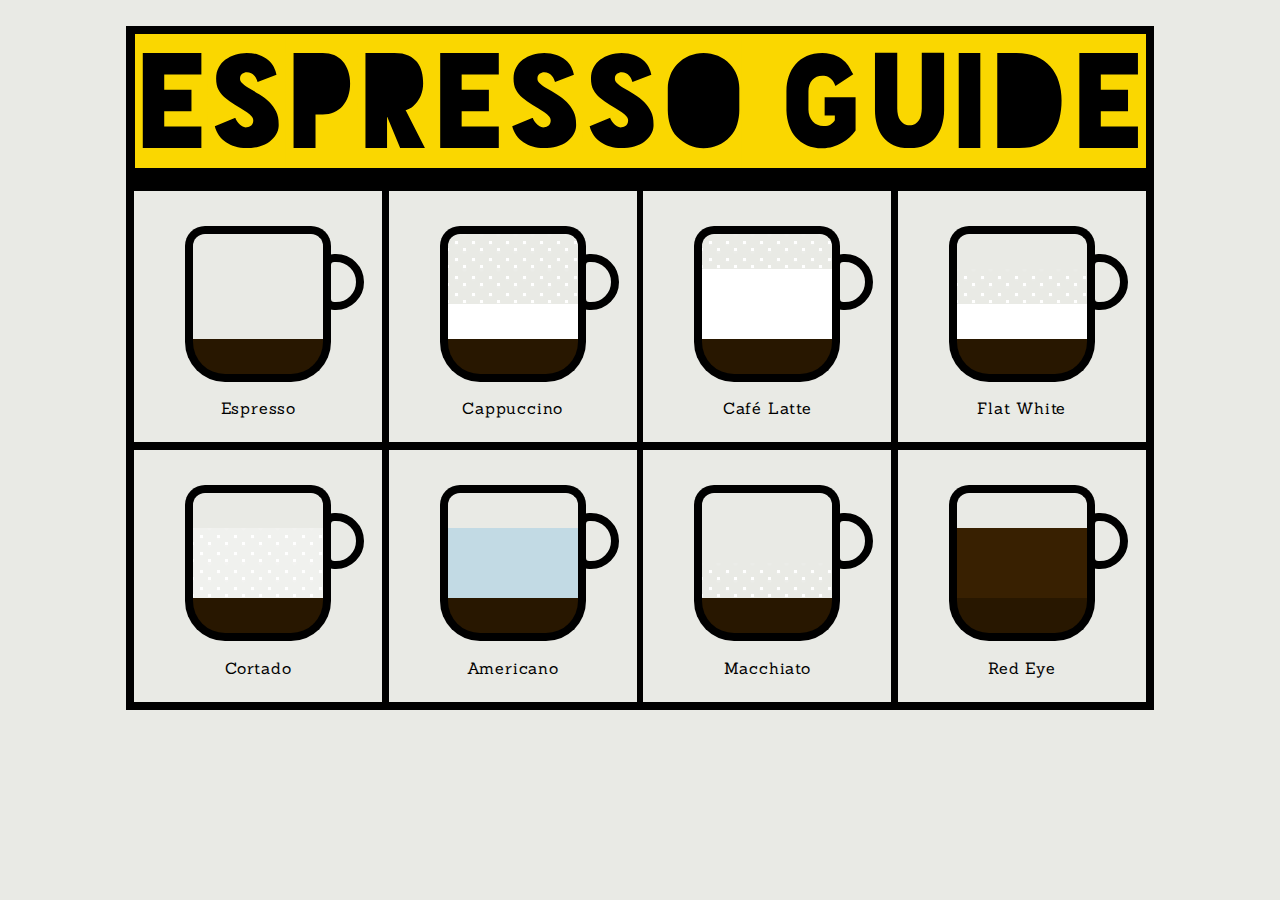
==== commit a66fcdec: "9/11/17 - 10:07pm" ====
--- a/espresso_guide/index3.html
+++ b/espresso_guide/index3.html
@@ -24,67 +24,67 @@
       <div class="cup-top"></div>
       <div class="cup-mid1"><span class="cup-handle2"></span></div> 
       <div class="cup-mid2"></div>        
-      <div class="cup-bottom espresso-color esText">Espresso</div>
+      <div class="cup-bottom espresso-color"></div>
       <div class="label">Espresso</div>
     </section>  
 
      <section class="cappuccino" id="coffee-cup">
-      <div class="cup-top foam-color foamText2">Milk Foam</div>
-      <div class="cup-mid1 foam-color foamText"><span class="cup-handle3"></span></div>
-      <div class="cup-mid2 milk-color mkText">Steamed Milk</div>
-      <div class="cup-bottom espresso-color esText">Espresso</div>
+      <div class="cup-top foam-color"></div>
+      <div class="cup-mid1 foam-color"><span class="cup-handle2"></span></div>
+      <div class="cup-mid2 milk-color"></div>
+      <div class="cup-bottom espresso-color"></div>
       <div class="label">Cappuccino</div>   
     </section> 
 
     <section class="cafe-latte" id="coffee-cup">
-      <div class="cup-top foam-color foamText">Milk Foam</div>
+      <div class="cup-top foam-color"></div>
       <div class="cup-mid1 milk-color"><span class="cup-handle2"></span></div>
-      <div class="cup-mid2 milk-color mkText2">Steamed Milk</div>        
-      <div class="cup-bottom espresso-color esText">Espresso</div>
+      <div class="cup-mid2 milk-color"></div>        
+      <div class="cup-bottom espresso-color"></div>
       <div class="label">Café Latte</div>    
     </section> 
 
     <section class="flat-white" id="coffee-cup">
       <div class="cup-top"></div>
-      <div class="cup-mid1 foam-color foamText">Milk Foam <span class="cup-handle4"></span></div>
-      <div class="cup-mid2 milk-color mkText">Steamed Milk</div>
-      <div class="cup-bottom espresso-color esText">Espresso</div>
+      <div class="cup-mid1 foam-color"><span class="cup-handle2"></span></div>
+      <div class="cup-mid2 milk-color"></div>
+      <div class="cup-bottom espresso-color"></div>
       <div class="label">Flat White</div>
     </section>   
 
     <section class="cortado" id="coffee-cup">
       <div class="cup-top"></div>
-      <div class="cup-mid1 foam-milk-color fiText"><span class="cup-handle3"></span></div>
-      <div class="cup-mid2 foam-milk-color fiText">Foam Infused Milk</div>
-      <div class="cup-bottom espresso-color esText">Espresso</div>
+      <div class="cup-mid1 foam-milk-color"><span class="cup-handle2"></span></div>
+      <div class="cup-mid2 foam-milk-color"></div>
+      <div class="cup-bottom espresso-color"></div>
       <div class="label">Cortado</div>
     </section>  
 
      <section class="americano" id="coffee-cup">
       <div class="cup-top"></div>
       <div class="cup-mid1 water-color"><span class="cup-handle2"></span></div>
-      <div class="cup-mid2 water-color wText">Hot Water</div>
-      <div class="cup-bottom espresso-color esText">Espresso</div>
+      <div class="cup-mid2 water-color"></div>
+      <div class="cup-bottom espresso-color"></div>
       <div class="label">Americano</div>   
     </section> 
 
     <section class="macchiato" id="coffee-cup">
       <div class="cup-top"></div>
       <div class="cup-mid1"><span class="cup-handle2"></span></div>
-      <div class="cup-mid2 foam-color foamText">Milk Foam</div>        
-      <div class="cup-bottom espresso-color esText">Espresso</div>
+      <div class="cup-mid2 foam-color"></div>        
+      <div class="cup-bottom espresso-color"></div>
       <div class="label">Macchiato</div>    
     </section> 
 
     <section class="red-eye" id="coffee-cup">
       <div class="cup-top"></div>
       <div class="cup-mid1 coffee-color"><span class="cup-handle2"></span></div>
-      <div class="cup-mid2 coffee-color cfText">Drip Coffee</div>
-      <div class="cup-bottom espresso-color esText">Espresso</div>
+      <div class="cup-mid2 coffee-color"></div>
+      <div class="cup-bottom espresso-color"></div>
       <div class="label">Red Eye</div>
     </section> 
 
-        <!-- the below is a spacer clearfix to align boxes -->  
+        <!-- the below is a spacer clearfix to align layoutes -->  
         <div class="clearfix"> </div>  
         <!-- clearfix end -->  
 
@@ -120,29 +120,31 @@
   <section id="modal-espresso" class="page">
     <div class="modal-content"> <!--modal-content starts-->
 
-<!-- box 1 -->
-
-      <div class="modal-layout1"> <!--modal-layout starts-->
+<!-- layout 1 -->
+
+    <div class="modal-layout1"> <!--modal-layout starts-->
 
         <div class="animation-short"><!--animation-short starts-->
-          <div class="espresso-cup"><!--espresso-cup starts-->
+          <div class="espresso-cup">
             <div class="esp-cup-top-md"></div>
             <div class="esp-cup-mid-md"></div>
             <div class="esp-cup-bottom-lg"></div>
             <div class="cup-handle-anime"></div>
-          <div class="ingred-container-short">
-            <div class="ingredient-1">Espresso
-              <span class="desc-rule"></span>
-            </div>
+          </div> 
+           <div class="ingred-container">
+            <div class="ingredient">Espresso</div>
+            <div class="desc-rule"></div>
           </div>  
-        </div><!--espresso-cup ends-->
-      </div>  <!--animation-short ends--> 
-
-     <div class="modal-label">Espresso</div>    
+
+        </div>  <!--animation-short ends-->       
+
+     <div class="modal-label">Espresso</div>   
+
+
 
     </div>    <!--modal-layout ends-->
 
-<!-- box 2 -->   
+<!-- layout 2 -->   
 
       <div class="modal-layout2"> <!--modal-layout2 starts-->
 
@@ -154,7 +156,7 @@
           <p>A concentrated drink produced by forcing hot water through finely ground coffee with an espresso machine for a brewed quantity of approximately 1 to 1-1/2 oz. A perfect espresso is deliciously smooth, with full body, intense aroma and a velvety crema. Best served in a pre-heated espresso cup. </p>
           <h3>Ingredients</h3>
           <ul>
-            <li>1 shot of espresso</li>
+            <li>2 oz. espresso</li>
           </ul>  
         </div> <!--description ends-->
 
@@ -175,33 +177,36 @@
   <section id="modal-cappuccino" class="page">
     <div class="modal-content"> <!--modal-content starts-->
 
-<!-- box 1 -->    
+<!-- layout 1 -->    
 
       <div class="modal-layout1"> <!--modal-layout starts-->
 
-        <div class="animation">
+        <div class="animation"> <!--animation starts-->
           <div class="cappuccino-cup">
             <div class="cap-cup-top-lg"></div>
             <div class="cap-cup-mid-md"></div>
             <div class="cap-cup-bottom-lg"></div>
             <div class="cup-handle-anime"></div>
           </div> 
-          <div class="ingred-container">
-            <div class="ingredient-3">Foam
-              <span class="desc-rule3"></span>
-            </div>
-            <div class="ingredient-2">Steamed milk
-              <span class="desc-rule2"></span>
-            </div>
-            <div class="ingredient-1">Espresso
-              <span class="desc-rule"></span>
-            </div>            
-          </div>  
-        </div>
-        <div class="modal-label">Cappucino</div> 
+
+          <div class="ingred-container3">
+            <div class="ingredient4">Foam</div>
+            <div class="desc-rule4"></div>
+          </div>
+          <div class="ingred-container2">  
+            <div class="ingredient3">Steamed </br> milk</div>
+            <div class="desc-rule5"></div>
+          </div> 
+          <div class="ingred-container">           
+            <div class="ingredient">Espresso</div>
+            <div class="desc-rule"></div>
+          </div>            
+
+          </div>  <!--animation ends-->
+        <div class="modal-label">Cappuccino</div> 
       </div>  <!--modal-layout ends-->
 
-<!-- box 2 -->   
+<!-- layout 2 -->   
 
       <div class="modal-layout2"> <!--modal-layout2 starts-->
 
@@ -215,9 +220,9 @@
 
           <h3>Ingredients</h3>
           <ul>
-            <li>1 shot of espresso</li>
-            <li>1/3 steamed milk</li>
-            <li>1/3 of foam on top of the steamed milk</li>
+            <li>2 to 2.5 oz. espresso</li>
+            <li>2 oz. steamed milk</li>
+            <li>2 oz. foam on top of the steamed milk</li>
           </ul>
         </div>
       </div>  <!--modal-layout2 ends-->
@@ -236,7 +241,7 @@
   <section id="modal-cafe-latte" class="page">
     <div class="modal-content">
 
-<!-- box 1 -->    
+<!-- layout 1 -->    
 
       <div class="modal-layout1"> <!--modal-layout1 starts-->
 
@@ -247,22 +252,23 @@
             <div class="cl-cup-bottom-lg"></div>
             <div class="cup-handle-anime"></div>
           </div> 
-          <div class="ingred-container-long">
-            <div class="ingredient-5">Foam
-              <span class="desc-rule5"></span>
-            </div>
-            <div class="ingredient-4">Steamed milk
-              <span class="desc-rule4"></span>
-            </div>
-            <div class="ingredient-1">Espresso
-              <span class="desc-rule"></span>
-            </div>            
+          <div class="ingred-container4">
+            <div class="ingredient3">Foam</div>
+            <div class="desc-rule3"></div>
+          </div>
+          <div class="ingred-container5">  
+            <div class="ingredient5">Steamed</br>milk</div>
+            <div class="desc-rule3"></div>
+          </div>  
+          <div class="ingred-container">    
+            <div class="ingredient2">Espresso</div>
+            <div class="desc-rule2"></div>             
           </div>  
         </div> <!--animation-long ends-->
      <div class="modal-label">Cafe Latte</div>            
       </div> <!--modal-layout1 ends-->               
 
-<!-- box 2 -->   
+<!-- layout 2 -->   
 
       <div class="modal-layout2"> <!--modal-layout2 starts-->
 
@@ -275,8 +281,8 @@
 
           <h3>Ingredients</h3>
           <ul>
-            <li>1 shot of espresso</li>
-            <li>2/3 steamed milk</li>
+            <li>2 to 2.5 oz. espresso</li>
+            <li>4 to 5 oz. steamed milk</li>
             <li>thin layer of foam</li>
           </ul>
         </div>
@@ -296,7 +302,7 @@
   <section id="modal-flat-white" class="page">
     <div class="modal-content"> 
 
-<!-- box 1 -->          
+<!-- layout 1 -->          
 
       <div class="modal-layout1"> <!--modal-layout1 starts-->
         <div class="animation"> <!--animation starts-->
@@ -307,22 +313,23 @@
             <div class="fw-cup-bottom-md"></div>
             <div class="cup-handle-anime"></div>
           </div> 
-          <div class="ingred-container">
-            <div class="ingredient-6">Foam
-              <span class="desc-rule6"></span>
-            </div>
-            <div class="ingredient-4">Steamed milk
-              <span class="desc-rule4"></span>
-            </div>
-            <div class="ingredient-1">Espresso
-              <span class="desc-rule"></span>
-            </div>            
-          </div>  
+          <div class="ingred-container6">
+            <div class="ingredient">Foam</div>
+            <div class="desc-rule"></div>
+          </div>
+          <div class="ingred-container7">          
+            <div class="ingredient3">Steamed</br>milk</div>
+            <div class="desc-rule3"></div>
+          </div>
+          <div class="ingred-container">          
+            <div class="ingredient">Espresso</div>
+            <div class="desc-rule"></div>
+          </div>              
         </div> <!--animation ends-->
      <div class="modal-label">Flat White</div>          
       </div> <!--modal-layout1 ends-->                  
 
-<!-- box 2 -->   
+<!-- layout 2 -->   
 
       <div class="modal-layout2"> <!--modal-layout2 starts-->
 
@@ -334,8 +341,8 @@
 
           <h3>Ingredients</h3>
           <ul>
-            <li>1 shot of espresso</li>
-            <li>2/3 steamed milk</li>
+            <li>2 to 2.5 oz. espresso</li>
+            <li>6 oz. steamed milk</li>
             <li>super thin layer of foam</li>
           </ul>
         </div>
@@ -355,7 +362,7 @@
   <section id="modal-cortado" class="page">
     <div class="modal-content">  
 
-<!-- box 1 -->        
+<!-- layout 1 -->        
 
       <div class="modal-layout1"> <!--modal-layout1 starts-->
         <div class="animation-mid"> <!--animation-mid starts-->
@@ -365,20 +372,20 @@
             <div class="cor-cup-bottom-md"></div>
             <div class="cup-handle-anime"></div>
           </div> 
-          <div class="ingred-container-mid">
-            <div class="ingredient-7">Foam infused milk
-              <span class="desc-rule7"></span>
-            </div>
-            <div class="ingredient-1">Espresso
-              <span class="desc-rule"></span>
-            </div>            
+          <div class="ingred-container5">
+            <div class="ingredient">Foam</br>Infused</br>milk</div>
+            <div class="desc-rule"></div>
+          </div>
+          <div class="ingred-container">          
+            <div class="ingredient">Espresso</div>
+            <div class="desc-rule"></div>            
           </div>  
         </div> <!--animation-mid ends-->
      <div class="modal-label">Cortado</div>          
       </div> <!--modal-layout1 ends-->        
           
 
-<!-- box 2 -->   
+<!-- layout 2 -->   
 
       <div class="modal-layout2"> <!--modal-layout2 starts-->
 
@@ -390,8 +397,8 @@
 
           <h3>Ingredients</h3>
           <ul>
-            <li>1 shot of espresso</li>
-            <li>1/2 foam infused milk</li>
+            <li>2 to 2.5 oz. espresso</li>
+            <li>2 oz. foam infused milk</li>
           </ul>
         </div>
       </div>  <!--modal-layout2 ends-->
@@ -410,7 +417,7 @@
   <section id="modal-americano" class="page">
     <div class="modal-content">  
 
-<!-- box 1 -->        
+<!-- layout 1 -->        
 
       <div class="modal-layout1">  <!--modal-layout1 starts-->
         <div class="animation-mid">  <!--animation-mid starts-->
@@ -420,20 +427,20 @@
             <div class="am-cup-bottom-md"></div>
             <div class="cup-handle-anime"></div>
           </div> 
-          <div class="ingred-container-mid">
-            <div class="ingredient-4">Hot water
-              <span class="desc-rule4"></span>
-            </div>
-            <div class="ingredient-1">Espresso
-              <span class="desc-rule"></span>
-            </div>            
+          <div class="ingred-container5">
+            <div class="ingredient">Hot</br>water</div>
+            <div class="desc-rule"></div>
+          </div>
+          <div class="ingred-container">          
+            <div class="ingredient">Espresso</div>
+            <div class="desc-rule"></div>           
           </div>  
         </div> <!--animation-mid ends-->
      <div class="modal-label">Americano</div>         
       </div> <!--modal-layout1 ends-->
 
 
-<!-- box 2 -->   
+<!-- layout 2 -->   
 
       <div class="modal-layout2"> <!--modal-layout2 starts-->
 
@@ -445,8 +452,8 @@
 
           <h3>Ingredients</h3>
           <ul>
-            <li>1 shot of espresso</li>
-            <li>2/3 hot water</li>
+            <li>2 to 2.5 oz. espresso</li>
+            <li>4 oz. hot water</li>
           </ul>
         </div>
       </div>  <!--modal-layout2 ends-->
@@ -464,7 +471,7 @@
   <section id="modal-macchiato" class="page">
     <div class="modal-content"> 
 
-<!-- box 1 -->     
+<!-- layout 1 -->     
 
       <div class="modal-layout1">  <!--modal-layout1 starts-->
         <div class="animation-short"> <!--animation-short starts-->
@@ -474,13 +481,13 @@
             <div class="mac-cup-bottom-lg"></div>
             <div class="cup-handle-anime"></div>
           </div> 
-          <div class="ingred-container-short">
-            <div class="ingredient-8">Foam
-              <span class="desc-rule8"></span>
-            </div>
-            <div class="ingredient-1">Espresso
-              <span class="desc-rule"></span>
-            </div>            
+          <div class="ingred-container8">
+            <div class="ingredient">Foam</div>
+            <div class="desc-rule"></div>
+          </div>
+          <div class="ingred-container">          
+            <div class="ingredient">Espresso</div>
+            <div class="desc-rule"></div>          
           </div>  
         </div> <!--animation-short ends-->
      <div class="modal-label">Macchiato</div>         
@@ -488,7 +495,7 @@
 
            
 
-<!-- box 2 -->   
+<!-- layout 2 -->   
 
       <div class="modal-layout2"> <!--modal-layout2 starts-->
 
@@ -500,7 +507,7 @@
 
           <h3>Ingredients</h3>
           <ul>
-            <li>1 shot of espresso</li>
+            <li>2 to 2.5 oz. espresso</li>
             <li>very thin layer of foam</li>
           </ul>
         </div>
@@ -520,7 +527,7 @@
   <section id="modal-red-eye" class="page">
     <div class="modal-content"> 
 
-<!-- box 1 -->        
+<!-- layout 1 -->        
 
       <div class="modal-layout1"> <!--modal-layout1 starts-->
         <div class="animation-mid"> <!--animation-mid starts-->
@@ -531,19 +538,19 @@
             <div class="cup-handle-anime"></div>
           </div> 
 
-          <div class="ingred-container-mid">
-            <div class="ingredient-7">Drip coffee
-              <span class="desc-rule"></span>
-            </div>
-            <div class="ingredient-1">Espresso
-              <span class="desc-rule"></span>
-            </div>            
+          <div class="ingred-container5">
+            <div class="ingredient">Drip</br>coffee</div>
+            <div class="desc-rule"></div>
+          </div>
+          <div class="ingred-container">          
+            <div class="ingredient">Espresso</div>
+            <div class="desc-rule"></div>           
           </div>  
         </div> <!--animation-mid ends-->
      <div class="modal-label">Red Eye</div>         
       </div> <!--modal-layout1 ends-->
            
-<!-- box 2 -->   
+<!-- layout 2 -->   
 
       <div class="modal-layout2"> <!--modal-layout2 starts-->
 
@@ -555,8 +562,8 @@
 
           <h3>Ingredients</h3>
           <ul>
-            <li>1 shot of espresso</li>
-            <li>2/3 drip coffee</li>
+            <li>2 to 2.5 oz. espresso</li>
+            <li>drip coffee</li>
           </ul>
         </div>
       </div>  <!--modal-layout2 ends-->
@@ -590,8 +597,8 @@
 
           <h3>Ingredients</h3>
           <ul>
-            <li>2 shots of espresso</li>
-            <li>1/3 milk</li>
+            <li>2 to 2.5 oz. espresso</li>
+            <li>8 oz. milk</li>
             <li>1/6 cocoa</li>
             <li>1/6 foam</li>
           </ul>
@@ -612,6 +619,6 @@
 
     <script src="https://code.jquery.com/jquery-2.1.1.min.js"></script> 
     <script src="js/app.js"></script>
-    <!-- <script type="text/javascript" language="Javascript" src="js/jgestures.js"></script> -->
+    <script src="js/jquery-3.2.1.js"></script> 
   </body>
 </html>--- a/espresso_guide/css/style-b.css
+++ b/espresso_guide/css/style-b.css
@@ -59,7 +59,7 @@
 /* CSS */
 
 body {
-  background-color: #D7D1C9; 
+  background-color: rgba(233,234,229,1); /* #D7D1C9 */
   font-family: sanchez, sans-serif;
   width: auto;
   margin-top: 2%;
@@ -112,7 +112,7 @@
   /* border-width: 10px 10px 10px 10px;
     border-color: black;
     border-style: solid;  */
-  background-color: #D7D1C9; 
+  background-color: rgba(233,234,229,1); 
   position: relative;  
   cursor: pointer;
   margin-bottom: 7.5px;
@@ -125,7 +125,7 @@
   /* border-width: 10px 10px 10px 10px; 
     border-color: black;
     border-style: solid; */
-  background-color: #D7D1C9; 
+  background-color: rgba(233,234,229,1); 
   position: relative;
   cursor: pointer;
   margin-bottom: 7.5px;
@@ -138,7 +138,7 @@
   /* border-width: 10px 10px 10px 10px;
     border-color: black;
     border-style: solid;  */
-  background-color: #D7D1C9; 
+  background-color: rgba(233,234,229,1); 
   position: relative;
   cursor: pointer;
   margin-bottom: 7.5px; 
@@ -151,7 +151,7 @@
   /* border-width: 10px 10px 10px 10px; 
     border-color: black;
     border-style: solid; */
-  background-color: #D7D1C9; 
+  background-color: rgba(233,234,229,1); 
   position: relative;
   cursor: pointer;
   margin-bottom: 7.5px;
@@ -164,7 +164,7 @@
   /* border-width: 10px 10px 10px 10px; 
     border-color: black;
     border-style: solid; */
-  background-color: #D7D1C9; 
+  background-color: rgba(233,234,229,1); 
   position: relative;
   cursor: pointer;
   padding-top: 35px;
@@ -176,7 +176,7 @@
   /* border-width: 10px 10px 10px 10px; 
     border-color: black;
     border-style: solid; */
-  background-color: #D7D1C9; 
+  background-color: rgba(233,234,229,1); 
   position: relative;
   cursor: pointer;  
   padding-top: 35px; 
@@ -188,7 +188,7 @@
   /* border-width: 10px 10px 10px 10px; 
     border-color: black;
     border-style: solid; */
-  background-color: #D7D1C9; 
+  background-color: rgba(233,234,229,1); 
   position: relative;
   cursor: pointer;
   padding-top: 35px;
@@ -200,7 +200,7 @@
   /* border-width: 10px 10px 10px 10px; 
     border-color: black;
     border-style: solid; */
-  background-color: #D7D1C9; 
+  background-color: rgba(233,234,229,1); 
   position: relative;
   cursor: pointer; 
   padding-top: 35px;
@@ -229,9 +229,9 @@
 
 .label { /* home page cup label */
     font-family: Sanchez;
-    font-size: 1.09rem;
+    font-size: 1rem;
     font-weight: normal;
-    letter-spacing: .03rem;
+    letter-spacing: .05rem;
     text-align: center;
     padding: 1.05rem 0rem 1.5rem 0rem;
 }
@@ -394,7 +394,7 @@
       radial-gradient(rgba(255,255,255,1) 15%, transparent 16%) 8px 7px,
       radial-gradient(rgba(255,255,255,.1) 15%, transparent 20%) 0 1px,
       radial-gradient(rgba(255,255,255,.1) 15%, transparent 20%) 8px 9px;
-      background-color: rgba(255,255,255,.25);
+      background-color: rgba(255,255,255,.35);
       background-size: 17px 17px;
 } 
 
@@ -603,33 +603,36 @@
 
 .modal-content {
   /* background-color: #D7D1C9; */
-  background-color: red;
-  margin: 0 auto; /* 5% from the top and centered */
+  background-color: thistle;
+  margin: 0 auto; 
   border-width: 5px 5px 5px 5px; 
     border-style: solid;
     border-color: black;
   width: 79%; 
-  height: 516px;
+  height: 510px;
 }
 
 .modal-layout1 {
   width: 58%;
-    height: 516px;
+    height: 510px;
   float: left;
   background-color: #D7D1C9;
 }
 
 .modal-layout2 {
   width: 39%;
-    height: 516px;  
+    height: 510px;  
   float: left;
-  background-color: red;
+  background-color: rgba(102,255,227,.5);
   padding: 0px 10px 0px 13px;
   border-width: 0px 0px 0px 8px;
     border-color: black;
     border-style: solid;
 }
 
+#modal-show {
+  display: block; 
+}
 
 .modal-close {
   color: rgba(0,0,0,1);
@@ -709,174 +712,91 @@
   text-align: center; 
 }
 
-.ingred-container, 
-.ingred-container-short,
-.ingred-container-mid,
-.ingred-container-long {
+
+/* ======== modal ingredient description ======= */
+
+.ingredient,
+.ingredient2,
+.ingredient3,
+.ingredient4,
+.ingredient5 {
+  font-family: sanchez;
+    font-size: 15px;
+    line-height: 16px;
   position: absolute;
-    left: -150px;
-    bottom: 60px;
-  width: 100%;  
-}
-
-.ingredient-1 {
-  font-family: sanchez;
-    font-size: 17px;
-    line-height: 18px; 
-  position: absolute;
-    left: 5px;
+    left: 0px;
     bottom: 0px;
   width: 100%;   
 }
 
-.desc-rule {
-  border-top: 1px;
-    border-style: solid;
-    border-color: rgba(0,0,0,1);
-  width: 60px;
+.desc-rule,
+.desc-rule2,
+.desc-rule3,
+.desc-rule4,
+.desc-rule5 {
+  height: 0px;
+  width: 70px;
+  border-top:1.55px solid #000;
   position: absolute; 
-    left: 80px;
-    bottom: 8px;
+    left: 70px;
+    bottom: 8px;  
 } 
 
-.ingredient-2 {
-  font-family: sanchez;
-    font-size: 17px;
-    line-height: 17px; 
+
+.ingred-container {
   position: absolute;
-    left: 5px;
-    bottom: 80px; 
-  width: 100%;      
-}
-
-.desc-rule2 {
-  border-top: 1px;
-    border-style: solid;
-    border-color: rgba(0,0,0,1);
-  width: 25px;
-  position: absolute; 
-    left: 120px;
-    bottom: 8px;
-} 
-
-.ingredient-3 {
-  font-family: sanchez;
-    font-size: 17px;
-    line-height: 18px; 
+    left: 200px;
+    top: 300px;
+  width: 100%;  
+}
+
+.ingred-container2 {
   position: absolute;
-    left: 5px;
-    bottom: 155px;  
-  width: 100%;         
-}
-
-.desc-rule3 {
-  border-top: 1px;
-    border-style: solid;
-    border-color: rgba(0,0,0,1);
-  width: 95px;
-  position: absolute; 
-    left: 55px;
-    bottom: 9px;
-} 
-
-.ingredient-4 {
-  font-family: sanchez;
-    font-size: 17px;
-    line-height: 18px; 
+    left: 200px;
+    top: 240px;
+  width: 100%;  
+}
+
+.ingred-container3 {
   position: absolute;
-    left: 5px;
-    bottom: 115px;  
-  width: 100%;         
-}
-
-.desc-rule4 {
-  border-top: 1px;
-    border-style: solid;
-    border-color: rgba(0,0,0,1);
-  width: 20px;
-  position: absolute; 
-    left: 120px;
-    bottom: 8px;
-}
-
-.ingredient-5 {
-  font-family: sanchez;
-    font-size: 17px;
-    line-height: 18px; 
+    left: 200px;
+    top: 175px;
+  width: 100%;  
+}
+
+.ingred-container4 {
   position: absolute;
-    left: 5px;
-    bottom: 200px;  
-  width: 100%;         
-}
-
-.desc-rule5 {
-  border-top: 1px;
-    border-style: solid;
-    border-color: rgba(0,0,0,1);
-  width: 100px;
-  position: absolute; 
-    left: 50px;
-    bottom: 7px;
-}
-
-.ingredient-6 {
-  font-family: sanchez;
-    font-size: 17px;
-    line-height: 18px; 
+    left: 200px;
+    top: 130px;
+  width: 100%;  
+}
+
+.ingred-container5 {
   position: absolute;
-    left: 5px;
-    bottom: 170px;  
-  width: 100%;         
-}
-
-.desc-rule6 {
-  border-top: 1px;
-    border-style: solid;
-    border-color: rgba(0,0,0,1);
-  width: 30px;
-  position: absolute; 
-    left: 90px;
-    bottom: 7px;
-}
-
-.ingredient-7 {
-  font-family: sanchez;
-    font-size: 17px;
-    line-height: 18px; 
+    left: 200px;
+    top: 210px;
+  width: 100%;  
+}
+
+.ingred-container6 {
   position: absolute;
-    left: 5px;
-    bottom: 115px;  
-  width: 100%;         
-}
-
-.desc-rule7 {
-  border-top: 1px;
-    border-style: solid;
-    border-color: rgba(0,0,0,1);
-  width: 45px;
-  position: absolute; 
-    left: 90px;
-    bottom: 7px;
-}
-
-.ingredient-8 {
-  font-family: sanchez;
-    font-size: 17px;
-    line-height: 18px; 
+    left: 200px;
+    top: 155px;
+  width: 100%;  
+}
+
+.ingred-container7 {
   position: absolute;
-    left: 5px;
-    bottom: 65px;  
-  width: 100%;         
-}
-
-.desc-rule8 {
-  border-top: 1px;
-    border-style: solid;
-    border-color: rgba(0,0,0,1);
-  width: 35px;
-  position: absolute; 
-    left: 90px;
-    bottom: 7px;
+    left: 200px;
+    top: 225px;
+  width: 100%;  
+}
+
+.ingred-container8 {
+  position: absolute;
+    left: 200px;
+    top: 265px;
+  width: 100%;  
 }
 
 /* ========= ANIMATION ========= */
@@ -1551,49 +1471,55 @@
 
 
 
-/* ==== animation - left to right ==== */
-
-
-.ingred-container {
-  animation: ingred-fade 8s ease-in forwards;
-  animation-delay: 0s;
-}
-.ingred-container-short {
-  animation: ingred-fade 5s ease-in forwards;
-  animation-delay: 0s;
-}
-
-.ingred-container-mid {
-  animation: ingred-fade 6s ease-in forwards;
-  animation-delay: 0s;
-}
-
-.ingred-container-long {
-  animation: ingred-fade 10s ease-in forwards;
-  animation-delay: 0s;
-}
-
-
-/* Cup shift animation 
-
-.animation {
-  animation: cup-shift 1s linear forwards;
-  animation-delay: 5.5s;   
-} 
-.animation-short {
-  animation: cup-shift 1s linear forwards;
-  animation-delay: 3s;   
-}
-.animation-mid {
-  animation: cup-shift 1s linear forwards;
-  animation-delay: 4s;   
-}
-.animation-long {
-  animation: cup-shift 1s linear forwards;
-  animation-delay: 7s;   
-}
-*/
-
+/* ==== animation - description ==== */
+
+
+.ingredient {
+  animation: ingred-fade 2s ease-in backwards;
+  animation-delay: 2.5s;
+}
+
+.ingredient2 {
+  animation: ingred-fade 2s ease-in backwards;
+  animation-delay: 3.5s;
+}
+.ingredient3 {
+  animation: ingred-fade 2s ease-in backwards;
+  animation-delay: 4.5s;
+}
+.ingredient4 {
+  animation: ingred-fade 2s ease-in backwards;
+  animation-delay: 5.5s;
+}
+.ingredient5 {
+  animation: ingred-fade 2s ease-in backwards;
+  animation-delay: 6s;
+}
+
+.desc-rule {
+  animation: slidein .7s linear backwards;
+  animation-delay: 2s;
+}
+
+.desc-rule2 {
+  animation: slidein .7s linear backwards;
+  animation-delay: 3s;
+}
+
+.desc-rule3 {
+  animation: slidein .7s linear backwards;
+  animation-delay: 4s;
+}
+
+.desc-rule4 {
+  animation: slidein .7s linear backwards;
+  animation-delay: 5s;
+}
+
+.desc-rule5 {
+  animation: slidein .7s linear backwards;
+  animation-delay: 3.5s;
+}
 
 
 /* ==== animation keyframes ==== */
@@ -1621,19 +1547,25 @@
 
 
 @keyframes cup-shift { /* shifts cup from left to right */
-    0% { left: 0;}
-    100%{ left : 8%;}
+  0% { left: 0;}
+  100%{ left : 8%;}
 }
 
 @keyframes ingred-fade { 
-    0% { opacity: 0;}
-    40% { opacity: 0;} 
-    80% { opacity: 0;}          
-    100%{ opacity: 1;}
-}
-
-
-
+  0% { opacity: 0;}         
+  100%{ opacity: 1;}
+} 
+
+@keyframes slidein {
+  from {
+    margin-left: 5%;
+    width: 0%;
+  }
+  to {
+    margin-left: 0%;
+    width: 5%;
+  }
+}
 
 
 
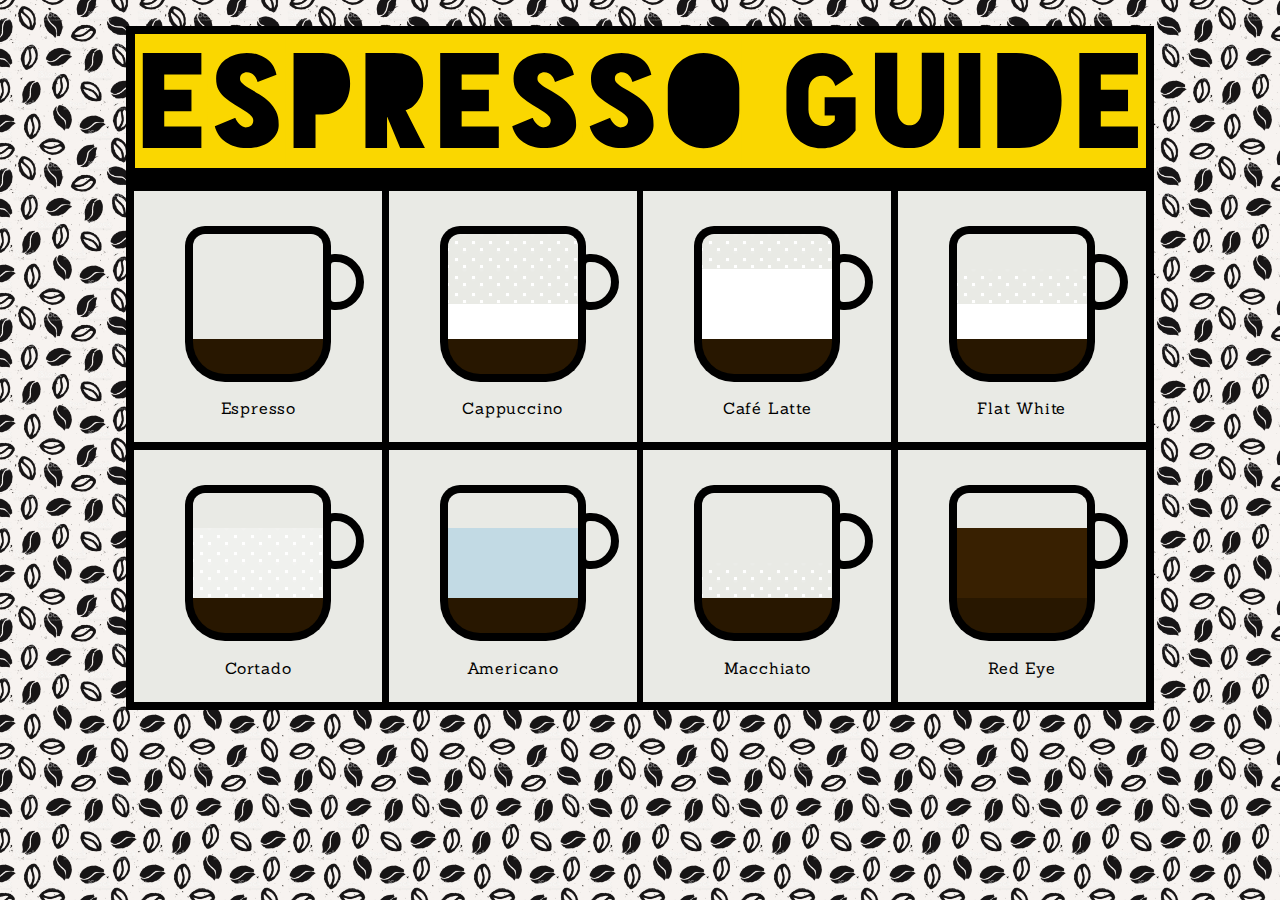
==== commit a15a0713: "9/14/17 - 8:44pm" ====
--- a/espresso_guide/index3.html
+++ b/espresso_guide/index3.html
@@ -18,6 +18,7 @@
     <header>
     <!--  <div id="title">espresso guide</div> -->
       <img src="images/logo2.svg" class="logo" alt="Espresso Guide">
+      <img src="images/logo.svg" class="logo-mobile" alt="Espresso Guide">
     </header>
 
     <section class="espresso" id="coffee-cup">
@@ -131,7 +132,7 @@
             <div class="esp-cup-bottom-lg"></div>
             <div class="cup-handle-anime"></div>
           </div> 
-           <div class="ingred-container">
+           <div class="esp-ingred-container">
             <div class="ingredient">Espresso</div>
             <div class="desc-rule"></div>
           </div>  
@@ -182,22 +183,22 @@
       <div class="modal-layout1"> <!--modal-layout starts-->
 
         <div class="animation"> <!--animation starts-->
-          <div class="cappuccino-cup">
+          <div class="cappuccino-cup"><!--cappuccino-cup starts-->
             <div class="cap-cup-top-lg"></div>
             <div class="cap-cup-mid-md"></div>
             <div class="cap-cup-bottom-lg"></div>
             <div class="cup-handle-anime"></div>
-          </div> 
-
-          <div class="ingred-container3">
-            <div class="ingredient4">Foam</div>
-            <div class="desc-rule4"></div>
-          </div>
-          <div class="ingred-container2">  
-            <div class="ingredient3">Steamed </br> milk</div>
-            <div class="desc-rule5"></div>
-          </div> 
-          <div class="ingred-container">           
+          </div> <!--cappuccino-cup ends-->
+
+          <div class="cap-ingred-container2">
+            <div class="ingredient2">Foam</div>
+            <div class="desc-rule2"></div>
+          </div>
+          <div class="cap-ingred-container1">
+            <div class="ingredient1">Steamed<br>milk</div>
+            <div class="desc-rule1"></div>
+          </div> 
+          <div class="esp-ingred-container">           
             <div class="ingredient">Espresso</div>
             <div class="desc-rule"></div>
           </div>            
@@ -252,17 +253,17 @@
             <div class="cl-cup-bottom-lg"></div>
             <div class="cup-handle-anime"></div>
           </div> 
-          <div class="ingred-container4">
-            <div class="ingredient3">Foam</div>
-            <div class="desc-rule3"></div>
-          </div>
-          <div class="ingred-container5">  
-            <div class="ingredient5">Steamed</br>milk</div>
+          <div class="cl-ingred-container2">
+            <div class="ingredient4">Foam</div>
+            <div class="desc-rule4"></div>
+          </div>
+          <div class="cl-ingred-container1">  
+            <div class="ingredient3">Steamed</br>milk</div>
             <div class="desc-rule3"></div>
           </div>  
-          <div class="ingred-container">    
-            <div class="ingredient2">Espresso</div>
-            <div class="desc-rule2"></div>             
+          <div class="esp-ingred-container">    
+            <div class="ingredient">Espresso</div>
+            <div class="desc-rule"></div>             
           </div>  
         </div> <!--animation-long ends-->
      <div class="modal-label">Cafe Latte</div>            
@@ -313,15 +314,15 @@
             <div class="fw-cup-bottom-md"></div>
             <div class="cup-handle-anime"></div>
           </div> 
-          <div class="ingred-container6">
-            <div class="ingredient">Foam</div>
-            <div class="desc-rule"></div>
-          </div>
-          <div class="ingred-container7">          
-            <div class="ingredient3">Steamed</br>milk</div>
-            <div class="desc-rule3"></div>
-          </div>
-          <div class="ingred-container">          
+          <div class="fw-ingred-container2">
+            <div class="ingredient6">Foam</div>
+            <div class="desc-rule6"></div>
+          </div>
+          <div class="fw-ingred-container1">          
+            <div class="ingredient5">Steamed</br>milk</div>
+            <div class="desc-rule5"></div>
+          </div>
+          <div class="esp-ingred-container">          
             <div class="ingredient">Espresso</div>
             <div class="desc-rule"></div>
           </div>              
@@ -372,11 +373,11 @@
             <div class="cor-cup-bottom-md"></div>
             <div class="cup-handle-anime"></div>
           </div> 
-          <div class="ingred-container5">
-            <div class="ingredient">Foam</br>Infused</br>milk</div>
-            <div class="desc-rule"></div>
-          </div>
-          <div class="ingred-container">          
+          <div class="cor-ingred-container1">
+            <div class="ingredient7">Foam</br>Infused</br>milk</div>
+            <div class="desc-rule7"></div>
+          </div>
+          <div class="esp-ingred-container">          
             <div class="ingredient">Espresso</div>
             <div class="desc-rule"></div>            
           </div>  
@@ -427,11 +428,11 @@
             <div class="am-cup-bottom-md"></div>
             <div class="cup-handle-anime"></div>
           </div> 
-          <div class="ingred-container5">
-            <div class="ingredient">Hot</br>water</div>
-            <div class="desc-rule"></div>
-          </div>
-          <div class="ingred-container">          
+          <div class="am-ingred-container1">
+            <div class="ingredient8">Hot</br>water</div>
+            <div class="desc-rule8"></div>
+          </div>
+          <div class="esp-ingred-container">          
             <div class="ingredient">Espresso</div>
             <div class="desc-rule"></div>           
           </div>  
@@ -481,11 +482,11 @@
             <div class="mac-cup-bottom-lg"></div>
             <div class="cup-handle-anime"></div>
           </div> 
-          <div class="ingred-container8">
-            <div class="ingredient">Foam</div>
-            <div class="desc-rule"></div>
-          </div>
-          <div class="ingred-container">          
+          <div class="mac-ingred-container1">
+            <div class="ingredient9">Foam</div>
+            <div class="desc-rule9"></div>
+          </div>
+          <div class="esp-ingred-container">          
             <div class="ingredient">Espresso</div>
             <div class="desc-rule"></div>          
           </div>  
@@ -538,11 +539,11 @@
             <div class="cup-handle-anime"></div>
           </div> 
 
-          <div class="ingred-container5">
-            <div class="ingredient">Drip</br>coffee</div>
-            <div class="desc-rule"></div>
-          </div>
-          <div class="ingred-container">          
+          <div class="re-ingred-container1">
+            <div class="ingredient10">Drip</br>coffee</div>
+            <div class="desc-rule10"></div>
+          </div>
+          <div class="esp-ingred-container">          
             <div class="ingredient">Espresso</div>
             <div class="desc-rule"></div>           
           </div>  
@@ -619,6 +620,5 @@
 
     <script src="https://code.jquery.com/jquery-2.1.1.min.js"></script> 
     <script src="js/app.js"></script>
-    <script src="js/jquery-3.2.1.js"></script> 
   </body>
 </html>--- a/espresso_guide/css/style-b.css
+++ b/espresso_guide/css/style-b.css
@@ -63,6 +63,8 @@
   font-family: sanchez, sans-serif;
   width: auto;
   margin-top: 2%;
+  background-image: url("../art/838257040.jpg");
+      background-size: 150px;
 }
 
 .main-container {
@@ -91,11 +93,25 @@
     background-repeat: no-repeat;
     background-size: contain;  */
   padding-top: 0px;  
+  /* logo as bg image 
+  background-image: url("../images/logo2.svg") ; 
+  -webkit-background-size: cover;
+  -moz-background-size: cover;
+  -o-background-size: cover;
+  background-size: 100%;
+  */
 }
 
 .logo {
   width: 100%;
   padding: 0px 1px 0px 1px;
+  display: inline !important;
+}
+
+.logo-mobile {
+  width: 100%;
+  padding: 0px 1px 0px 1px;
+  display: none !important;
 }
 
 #coffee-cup {
@@ -106,7 +122,12 @@
     flex-wrap: wrap; 
 }
 
-.espresso {
+/* row 1 */
+
+.espresso,
+.cappuccino,
+.cafe-latte,
+.flat-white {
   width: 24.5%;
   height: auto;         
   /* border-width: 10px 10px 10px 10px;
@@ -119,93 +140,22 @@
   padding-top: 35px;
 } 
 
-.cappuccino {
-  width: 24.5%;
-  height: auto;         
-  /* border-width: 10px 10px 10px 10px; 
-    border-color: black;
-    border-style: solid; */
-  background-color: rgba(233,234,229,1); 
-  position: relative;
-  cursor: pointer;
-  margin-bottom: 7.5px;
-  padding-top: 35px;
-}
- 
-.cafe-latte {
+/* row 2 */
+
+.cortado,
+.americano,
+.macchiato,
+.red-eye {
   width: 24.5%;
   height: auto;         
   /* border-width: 10px 10px 10px 10px;
     border-color: black;
     border-style: solid;  */
   background-color: rgba(233,234,229,1); 
-  position: relative;
-  cursor: pointer;
-  margin-bottom: 7.5px; 
-  padding-top: 35px;  
-}
- 
-.flat-white {
-  width: 24.5%;
-  height: auto;          
-  /* border-width: 10px 10px 10px 10px; 
-    border-color: black;
-    border-style: solid; */
-  background-color: rgba(233,234,229,1); 
-  position: relative;
-  cursor: pointer;
-  margin-bottom: 7.5px;
-  padding-top: 35px;    
-}
- 
-.cortado {
-  width: 24.5%;
-  height: auto;       
-  /* border-width: 10px 10px 10px 10px; 
-    border-color: black;
-    border-style: solid; */
-  background-color: rgba(233,234,229,1); 
-  position: relative;
+  position: relative;  
   cursor: pointer;
   padding-top: 35px;
-}
-
-.americano {
-  width: 24.5%;
-  height: auto;         
-  /* border-width: 10px 10px 10px 10px; 
-    border-color: black;
-    border-style: solid; */
-  background-color: rgba(233,234,229,1); 
-  position: relative;
-  cursor: pointer;  
-  padding-top: 35px; 
-}
-
-.macchiato {
-  width: 24.5%;
-  height: auto;          
-  /* border-width: 10px 10px 10px 10px; 
-    border-color: black;
-    border-style: solid; */
-  background-color: rgba(233,234,229,1); 
-  position: relative;
-  cursor: pointer;
-  padding-top: 35px;
-}
-
-.red-eye {
-  width: 24.5%;
-  height: auto;         
-  /* border-width: 10px 10px 10px 10px; 
-    border-color: black;
-    border-style: solid; */
-  background-color: rgba(233,234,229,1); 
-  position: relative;
-  cursor: pointer; 
-  padding-top: 35px;
-}
- 
+}  
 
 .clearfix {
   width: 24%;
@@ -595,11 +545,10 @@
     top: 190px;
   width: 100%; /* Full width */
   height: 100%; /* Full height */
-  overflow: auto; /* Enable scroll if needed */
+  overflow: hidden; /* auto - to enable scroll if needed */
   /* background-color: rgb(0,0,0); Fallback color 
   background-color: rgba(0,0,0,0.7); Black w/ opacity */
 }
-
 
 .modal-content {
   /* background-color: #D7D1C9; */
@@ -663,8 +612,6 @@
 .description {
   padding: 15px;
 }
-
-
 
 
 
@@ -683,7 +630,7 @@
     bottom: 80px;
 }
 
-/* Position the "next button" to the right */
+  /* Position the "next button" to the right */
 
 .previous {
   float: left;
@@ -697,7 +644,7 @@
   border-radius: 3px 0 0 3px;
 }
 
-/* On hover, add a black background color with a little bit see-through */
+  /* On hover, add a black background color with a little bit see-through */
 .previous:hover, .next:hover {
   /* background-color: rgba(0,0,0,0.8); */
   color: rgba(255,255,255,.5);
@@ -715,25 +662,29 @@
 
 /* ======== modal ingredient description ======= */
 
-.ingredient,
-.ingredient2,
-.ingredient3,
-.ingredient4,
-.ingredient5 {
+
+.ingredient {
   font-family: sanchez;
     font-size: 15px;
-    line-height: 16px;
+    line-height: 16px;   
   position: absolute;
     left: 0px;
     bottom: 0px;
-  width: 100%;   
+  width: 4.5%; 
+  text-align: left;
 }
 
 .desc-rule,
+.desc-rule1,
 .desc-rule2,
 .desc-rule3,
 .desc-rule4,
-.desc-rule5 {
+.desc-rule5,
+.desc-rule6,
+.desc-rule7,
+.desc-rule8,
+.desc-rule9,
+.desc-rule10  {
   height: 0px;
   width: 70px;
   border-top:1.55px solid #000;
@@ -742,62 +693,6 @@
     bottom: 8px;  
 } 
 
-
-.ingred-container {
-  position: absolute;
-    left: 200px;
-    top: 300px;
-  width: 100%;  
-}
-
-.ingred-container2 {
-  position: absolute;
-    left: 200px;
-    top: 240px;
-  width: 100%;  
-}
-
-.ingred-container3 {
-  position: absolute;
-    left: 200px;
-    top: 175px;
-  width: 100%;  
-}
-
-.ingred-container4 {
-  position: absolute;
-    left: 200px;
-    top: 130px;
-  width: 100%;  
-}
-
-.ingred-container5 {
-  position: absolute;
-    left: 200px;
-    top: 210px;
-  width: 100%;  
-}
-
-.ingred-container6 {
-  position: absolute;
-    left: 200px;
-    top: 155px;
-  width: 100%;  
-}
-
-.ingred-container7 {
-  position: absolute;
-    left: 200px;
-    top: 225px;
-  width: 100%;  
-}
-
-.ingred-container8 {
-  position: absolute;
-    left: 200px;
-    top: 265px;
-  width: 100%;  
-}
 
 /* ========= ANIMATION ========= */
 
@@ -824,6 +719,7 @@
 
 /* === espresso === */
 
+
 .esp-cup-top-md {
     border-style: solid;
     border-color: black;
@@ -870,6 +766,24 @@
     animation-delay: .5s; 
 } 
 
+
+.esp-ingred-container {
+  position: absolute;
+    left: 200px;
+    top: 50px;
+  width: 100%;
+  height: 250px;
+}
+    .ingredient {
+      animation: ingred-fade .7s ease-in backwards;
+      animation-delay: 3s;
+    }
+    .desc-rule {
+      animation: slidein .7s linear backwards;
+      animation-delay: 2s;
+    }
+
+
 /* === cappuccino === */
 
 .cap-cup-top-lg {
@@ -898,28 +812,28 @@
       background-size: 17px 17px;
     width: 100%;
     bottom: 0; 
-    animation: brew2 1.5s linear forwards;
+    animation: brew 1.5s linear forwards;
+    animation-delay: 6s; 
+}
+
+.cap-cup-mid-md {
+    border-style: solid;
+    border-color: black;
+    border-width: 0px 11px 0px 11px;
+    width: 255px;
+    height: 70px;
+    position: relative;
+    overflow: hidden;    
+}
+
+.cap-cup-mid-md::before {
+    content: '';
+    position: absolute;
+    background: rgba(2255,255,255,1);
+    width: 100%;
+    bottom: 0; 
+    animation: brew 1.5s linear forwards;
     animation-delay: 3.5s; 
-}
-
-.cap-cup-mid-md {
-    border-style: solid;
-    border-color: black;
-    border-width: 0px 11px 0px 11px;
-    width: 255px;
-    height: 70px;
-    position: relative;
-    overflow: hidden;    
-}
-
-.cap-cup-mid-md::before {
-    content: '';
-    position: absolute;
-    background: rgba(2255,255,255,1);
-    width: 100%;
-    bottom: 0; 
-    animation: brew 1.5s linear forwards;
-    animation-delay: 2s; 
 }
 
 .cap-cup-bottom-lg {
@@ -945,6 +859,39 @@
     animation: brew 1.5s linear forwards;
     animation-delay: .5s; 
 } 
+
+.cap-ingred-container1 {
+  position: absolute;
+    left: 200px;
+    top: 200px;
+  width: 100%;
+}
+      .ingredient1 {
+        animation: ingred-fade .7s ease-in backwards;
+        animation-delay: 6s;
+      }
+      .desc-rule1 {
+        animation: slidein .7s linear backwards;
+        animation-delay: 5s;
+      }
+
+.cap-ingred-container2 {
+  position: absolute;
+    left: 200px;
+    top: 140px;
+  width: 100%;
+}
+      .ingredient2 {
+        animation: ingred-fade .7s ease-in backwards;
+        animation-delay: 8s;
+      }
+      .desc-rule2 {
+        animation: slidein .7s linear backwards;
+        animation-delay: 7.5s;
+      }
+
+
+
 
 /* === cafe latte === */
 
@@ -974,28 +921,28 @@
       background-size: 17px 17px;
     width: 100%;
     bottom: 0; 
-    animation: brew 3s linear forwards;
+    animation: brew 1s linear forwards;
+    animation-delay: 6.5s; 
+}
+
+.cl-cup-mid-xlg {
+    border-style: solid;
+    border-color: black;
+    border-width: 0px 11px 0px 11px;
+    width: 255px;
+    height: 140px;
+    position: relative;
+    overflow: hidden;    
+}
+
+.cl-cup-mid-xlg::before {
+    content: '';
+    position: absolute;
+    background: rgba(255,255,255,1);/* milk */
+    width: 100%;
+    bottom: 0; 
+    animation: brew 1.5s linear forwards;
     animation-delay: 3.5s; 
-}
-
-.cl-cup-mid-xlg {
-    border-style: solid;
-    border-color: black;
-    border-width: 0px 11px 0px 11px;
-    width: 255px;
-    height: 140px;
-    position: relative;
-    overflow: hidden;    
-}
-
-.cl-cup-mid-xlg::before {
-    content: '';
-    position: absolute;
-    background: rgba(255,255,255,1);/* milk */
-    width: 100%;
-    bottom: 0; 
-    animation: brew 1.5s linear forwards;
-    animation-delay: 2s; 
 }
 
 .cl-cup-bottom-lg {
@@ -1021,6 +968,37 @@
   animation: brew 1.5s linear forwards;
   animation-delay: .5s; 
 } 
+
+.cl-ingred-container1 {
+  position: absolute;
+    left: 200px;
+    top: 175px;
+  width: 100%;
+}
+      .ingredient3 {
+        animation: ingred-fade 1s ease-in backwards;
+        animation-delay: 6s;
+      }
+      .desc-rule3 {
+        animation: slidein .7s linear backwards;
+        animation-delay: 5s;
+      }
+
+.cl-ingred-container2 {
+  position: absolute;
+    left: 200px;
+    top: 110px;
+  width: 100%;
+}
+      .ingredient4 {
+        animation: ingred-fade 1s ease-in backwards;
+        animation-delay: 9s;
+      }
+      .desc-rule4 {
+        animation: slidein .7s linear backwards;
+        animation-delay: 8.5s;
+      }
+
 
 /* === flat white === */
 
@@ -1060,28 +1038,28 @@
       background-size: 17px 17px; 
     width: 100%;
     bottom: 0; 
-    animation: brew2 1.5s linear forwards;
+    animation: brew2 1s linear forwards;
+    animation-delay: 7s; 
+}
+
+.fw-cup-mid-xlg {
+    border-style: solid;
+    border-color: black;
+    border-width: 0px 11px 0px 11px;
+    width: 255px;
+    height: 110px;
+    position: relative;
+    overflow: hidden;    
+}
+
+.fw-cup-mid-xlg::before {
+    content: '';
+    position: absolute;
+    background: rgba(255,255,255,1.0);
+    width: 100%;
+    bottom: 0; 
+    animation: brew 1.5s linear forwards;
     animation-delay: 3.5s; 
-}
-
-.fw-cup-mid-xlg {
-    border-style: solid;
-    border-color: black;
-    border-width: 0px 11px 0px 11px;
-    width: 255px;
-    height: 110px;
-    position: relative;
-    overflow: hidden;    
-}
-
-.fw-cup-mid-xlg::before {
-    content: '';
-    position: absolute;
-    background: rgba(255,255,255,1.0);
-    width: 100%;
-    bottom: 0; 
-    animation: brew 1.5s linear forwards;
-    animation-delay: 2s; 
 }
 
 .fw-cup-bottom-md {
@@ -1107,6 +1085,36 @@
     animation: brew 1.5s linear forwards;
     animation-delay: .5s; 
 } 
+
+.fw-ingred-container1 {
+  position: absolute;
+    left: 200px;
+    top: 175px;
+  width: 100%;
+}
+      .ingredient5 {
+        animation: ingred-fade .7s ease-in backwards;
+        animation-delay: 6s;
+      }
+      .desc-rule5 {
+        animation: slidein .7s linear backwards;
+        animation-delay: 5s;
+      }
+
+.fw-ingred-container2 {
+  position: absolute;
+    left: 200px;
+    top: 130px;
+  width: 100%;
+}
+      .ingredient6 {
+        animation: ingred-fade .7s ease-in backwards;
+        animation-delay: 8.5s;
+      }
+      .desc-rule6 {
+        animation: slidein .7s linear backwards;
+        animation-delay: 8s;
+      }
 
 
 /* === cortado === */
@@ -1150,7 +1158,7 @@
     width: 100%;
     bottom: 0; 
     animation: brew 1.5s linear forwards;
-    animation-delay: 2s; 
+    animation-delay: 3.5s; 
 }
 
 .cor-cup-bottom-md {
@@ -1177,6 +1185,21 @@
     animation-delay: .5s; 
 } 
 
+.cor-ingred-container1 {
+  position: absolute;
+    left: 200px;
+    top: 155px;
+  width: 100%;
+}
+      .ingredient7 {
+        animation: ingred-fade .7s ease-in backwards;
+        animation-delay: 6.5s;
+      }
+      .desc-rule7 {
+        animation: slidein .7s linear backwards;
+        animation-delay: 5.5s;
+      }
+
 /* === americano === */
 
 .am-cup-top-md {
@@ -1210,7 +1233,7 @@
     width: 100%;
     bottom: 0; 
     animation: brew 1.5s linear forwards;
-    animation-delay: 2s; 
+    animation-delay: 3.5s; 
 }
 
 .am-cup-bottom-md {
@@ -1235,7 +1258,23 @@
     bottom: 0; 
     animation: brew 1.5s linear forwards;
     animation-delay: .5s; 
-} 
+}
+
+.am-ingred-container1 {
+  position: absolute;
+    left: 200px;
+    top: 175px;
+  width: 100%;
+}
+      .ingredient8 {
+        animation: ingred-fade .7s ease-in backwards;
+        animation-delay: 6.5s;
+      }
+      .desc-rule8 {
+        animation: slidein .7s linear backwards;
+        animation-delay: 5.5s;
+      }
+
 
 
 /* === macchiato === */
@@ -1277,8 +1316,8 @@
       background-size: 17px 17px;
     width: 100%;
     bottom: 0; 
-    animation: brew3 1.5s linear forwards;
-    animation-delay: 2s; 
+    animation: brew3 1s linear forwards;
+    animation-delay: 3.5s; 
 }
 
 .mac-cup-bottom-lg {
@@ -1303,7 +1342,23 @@
     bottom: 0; 
     animation: brew 1.5s linear forwards;
     animation-delay: .5s; 
-} 
+}
+
+.mac-ingred-container1 {
+  position: absolute;
+    left: 200px;
+    top: 240px;
+  width: 100%;
+}
+      .ingredient9 {
+        animation: ingred-fade .7s ease-in backwards;
+        animation-delay: 6s;
+      }
+      .desc-rule9 {
+        animation: slidein .7s linear backwards;
+        animation-delay: 5s;
+      }
+
 
 /* === red eye === */
 
@@ -1338,7 +1393,7 @@
     width: 100%;
     bottom: 0; 
     animation: brew 1.5s linear forwards;
-    animation-delay: 2s; 
+    animation-delay: 3.5s; 
 }
 
 .re-cup-bottom-md {
@@ -1365,6 +1420,20 @@
     animation-delay: .5s; 
 } 
 
+.re-ingred-container1 {
+  position: absolute;
+    left: 200px;
+    top: 170px;
+  width: 100%;
+}
+      .ingredient10 {
+        animation: ingred-fade .7s ease-in backwards;
+        animation-delay: 6s;
+      }
+      .desc-rule10 {
+        animation: slidein .7s linear backwards;
+        animation-delay: 5s;
+      }
 
 /* === mocha === */
 
@@ -1469,57 +1538,6 @@
     clear: both;
 }
 
-
-
-/* ==== animation - description ==== */
-
-
-.ingredient {
-  animation: ingred-fade 2s ease-in backwards;
-  animation-delay: 2.5s;
-}
-
-.ingredient2 {
-  animation: ingred-fade 2s ease-in backwards;
-  animation-delay: 3.5s;
-}
-.ingredient3 {
-  animation: ingred-fade 2s ease-in backwards;
-  animation-delay: 4.5s;
-}
-.ingredient4 {
-  animation: ingred-fade 2s ease-in backwards;
-  animation-delay: 5.5s;
-}
-.ingredient5 {
-  animation: ingred-fade 2s ease-in backwards;
-  animation-delay: 6s;
-}
-
-.desc-rule {
-  animation: slidein .7s linear backwards;
-  animation-delay: 2s;
-}
-
-.desc-rule2 {
-  animation: slidein .7s linear backwards;
-  animation-delay: 3s;
-}
-
-.desc-rule3 {
-  animation: slidein .7s linear backwards;
-  animation-delay: 4s;
-}
-
-.desc-rule4 {
-  animation: slidein .7s linear backwards;
-  animation-delay: 5s;
-}
-
-.desc-rule5 {
-  animation: slidein .7s linear backwards;
-  animation-delay: 3.5s;
-}
 
 
 /* ==== animation keyframes ==== */
@@ -1582,148 +1600,99 @@
 
 @media screen 
   and (min-width: 240px)
-  and (max-width: 768px) {
-
-
-  .container {  
-    display: flex;
-      flex-direction: row;
-      align-items: center;
-      justify-content: center; 
-      flex-wrap: wrap;
-    width: 275px;
-    margin: 0 auto;
-    padding: 0 auto;
-  }
-
- header {
-  width: 100%;
-  height: 150px;
+  and (max-width: 414px) {
+
+
+.main-container {
+  background-color: rgba(0,0,0,1); 
+  width: 80%;
+  height: auto;
+  margin: 0 auto;
+  position: relative;
+  overflow: hidden; 
+  border: 8px solid black;
+
+  display: flex;
+    flex-direction: column;
+    justify-content: space-between;
+    align-items: center; 
+    flex-wrap: wrap;   
+}
+
+header {
+  width: 100%;
+  height: auto;
   background-color: rgba(0,0,0,1);
-  border-bottom: 10px solid black;
+  border-bottom: 8px solid black;
   text-align: center;
-  background-image: url("../images/logo.svg");
+  /* background-image: url("../images/logo.svg");
     background-repeat: no-repeat;
-    background-size: cover;   
-}
-
-/* ====== TEXT ====== */
-
-  #title {
-    font-family: Blackout Midnight; 
-    font-size: 60px;
-    color: black;
-    text-align: center;
-    line-height: 6rem;
-  }
-
-  .label { /* home page cup label */
-    font-family: Sanchez;
-    font-size: 1.25rem;
-    font-weight: normal;
-    text-align: center;
-    padding: 1rem 0rem 1rem 0rem;
-}
-
-
-
-
-
-/* ====== COFFEE CUP ====== */
+    background-size: contain;  */
+  padding-top: 0px;
+
+}
+
+.logo {
+  width: 100%;
+  padding: 0px 1px 0px 1px;
+  display: none !important;
+}
+
+.logo-mobile {
+  width: 100%;
+  padding: 0px 1px 0px 1px;
+  display: inline !important;
+}
 
 #coffee-cup {
-    width: 275px;
-    height: 280px;
-    display: inline-block;            
-    border: 3px solid black;
-    margin-left: -3px;
-    margin-bottom: -3px;
-}
-
-
-.cup-top {
-    border-style: solid;
-    border-color: black;
-    border-width: 8px 8px 0px 8px;
-    width: 150px; 
-    height: 40px; 
-    -webkit-border-top-right-radius: 35px;
-    -webkit-border-top-left-radius: 35px;    
-    -webkit-border-bottom-right-radius: 0px;
-    -webkit-border-bottom-left-radius: 0px;
-    position: relative;
-    overflow: hidden;    
-}
-
-.cup-mid1 {
-    border-style: solid;
-    border-color: black;
-    border-width: 0px 8px 0px 8px;
-    width: 150px;
-    height: 40px;
-    position: relative;
-    overflow: hidden;    
-}
-
-.cup-mid2 {
-    border-style: solid;
-    border-color: black;
-    border-width: 0px 8px 0px 8px;
-    width: 150px;
-    height: 40px;
-    position: relative;
-    overflow: hidden;    
-}
-
-.cup-bottom {
-    border-style: solid;
-    border-color: black;
-    border-width: 0px 8px 8px 8px;
-    width: 150px;
-    height: 40px;
-    -webkit-border-top-right-radius: 0px;
-    -webkit-border-top-left-radius: 0px;    
-    -webkit-border-bottom-right-radius: 75px;
-    -webkit-border-bottom-left-radius: 75px;
-    position: relative;
-    overflow: hidden;    
-}
-
-
-/* Handle */
-
-.cup-handle {
-  border-style: solid;
-  border-color: black;
-  border-width: 8px 8px 8px 8px;
-    -webkit-border-top-left-radius: 30px;
-    -webkit-border-top-right-radius: 70px;
-    -webkit-border-bottom-right-radius: 70px;
-    -webkit-border-bottom-left-radius: 30px;
-  width: 30px;
-  height: 45px;
-
-  position: absolute; 
-    left: 211px;
-    bottom: 150px;   
-  overflow: hidden;
-}
-
-
-}
-
-
-
-
-
-
-
-
-
-
-
-
-
-
-
-
+  display: flex;
+    flex-direction: column;
+    align-items: center;
+    justify-content: center;
+    flex-wrap: wrap; 
+}
+
+/* row 1 */
+
+.espresso,
+.cappuccino,
+.cafe-latte,
+.flat-white,
+.cortado,
+.americano,
+.macchiato,
+.red-eye  {
+  width: 100%;
+  height: auto;         
+  /* border-width: 10px 10px 10px 10px;
+    border-color: black;
+    border-style: solid;  */
+  background-color: rgba(233,234,229,1); 
+  position: relative;  
+  cursor: pointer;
+  margin-bottom: 9.5px;
+  padding-top: 35px;
+} 
+
+ .clearfix {
+  width: 24%;
+  content: "";
+  display: hidden;
+  clear: both;
+} 
+
+@media screen 
+  and (min-width: 568px)
+  and (max-width: 1024px) {
+
+
+}
+
+
+
+
+
+
+
+
+
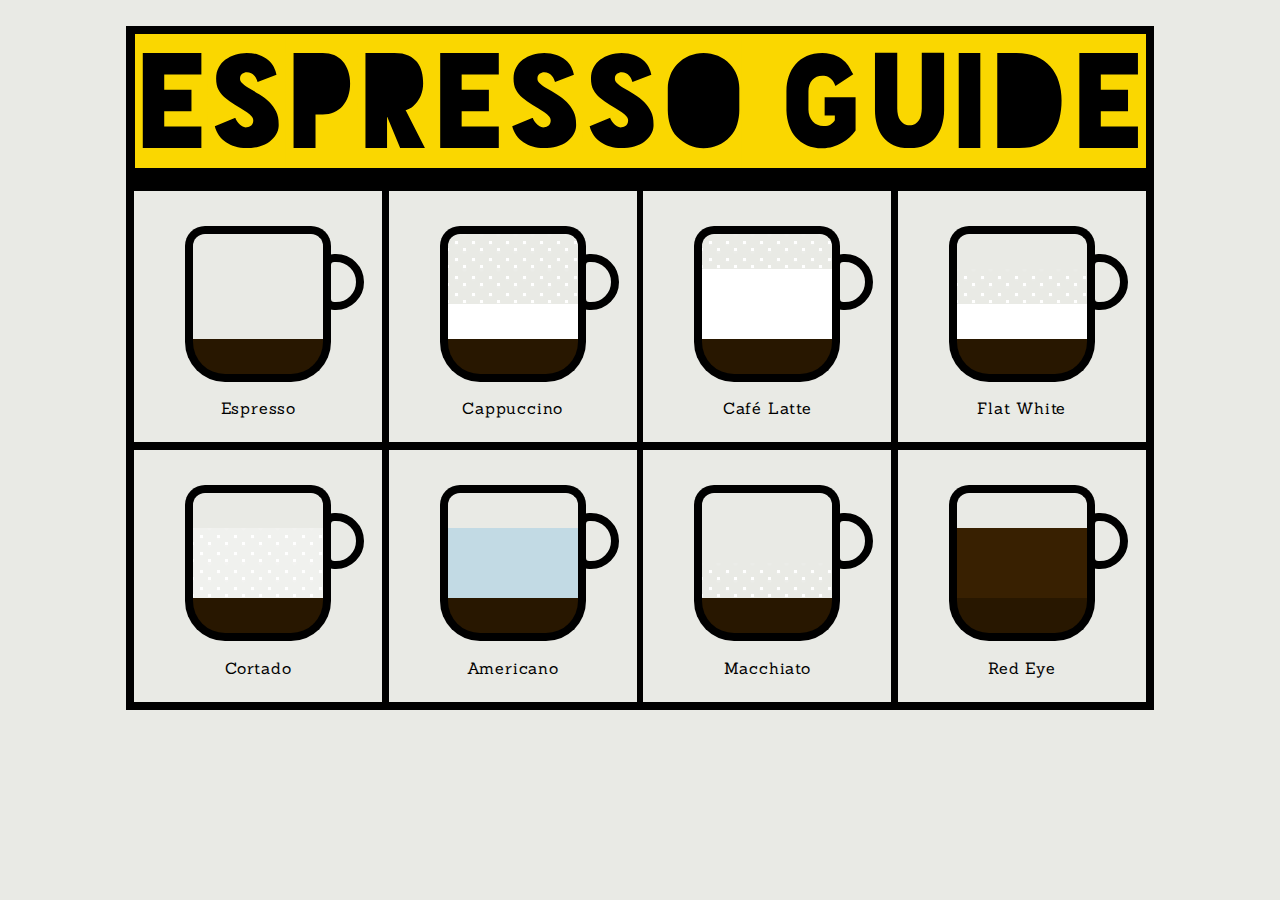
==== commit fa3bb8e5: "9/20/17 - 3:23pm" ====
--- a/espresso_guide/index3.html
+++ b/espresso_guide/index3.html
@@ -152,7 +152,7 @@
       <span class="modal-close">&times;</span> <!--close button-->
 
         <div class="description"> <!--description starts-->
-          <h2>Espresso</h2>
+          <!-- <h2>Espresso</h2> -->
           <p>The espresso is the foundation and the most important part to every espresso based drink.</p>
           <p>A concentrated drink produced by forcing hot water through finely ground coffee with an espresso machine for a brewed quantity of approximately 1 to 1-1/2 oz. A perfect espresso is deliciously smooth, with full body, intense aroma and a velvety crema. Best served in a pre-heated espresso cup. </p>
           <h3>Ingredients</h3>
--- a/espresso_guide/css/style-b.css
+++ b/espresso_guide/css/style-b.css
@@ -63,8 +63,8 @@
   font-family: sanchez, sans-serif;
   width: auto;
   margin-top: 2%;
-  background-image: url("../art/838257040.jpg");
-      background-size: 150px;
+  /* background-image: url("../art/838257040.jpg");
+      background-size: 150px; */
 }
 
 .main-container {
@@ -1600,7 +1600,7 @@
 
 @media screen 
   and (min-width: 240px)
-  and (max-width: 414px) {
+  and (max-width: 568px) { /* mobile styling start */
 
 
 .main-container {
@@ -1609,8 +1609,9 @@
   height: auto;
   margin: 0 auto;
   position: relative;
+    top: 20px;
   overflow: hidden; 
-  border: 8px solid black;
+  border: 10px solid black;
 
   display: flex;
     flex-direction: column;
@@ -1660,8 +1661,7 @@
 .flat-white,
 .cortado,
 .americano,
-.macchiato,
-.red-eye  {
+.macchiato {
   width: 100%;
   height: auto;         
   /* border-width: 10px 10px 10px 10px;
@@ -1673,26 +1673,327 @@
   margin-bottom: 9.5px;
   padding-top: 35px;
 } 
-
- .clearfix {
-  width: 24%;
-  content: "";
-  display: hidden;
-  clear: both;
+.red-eye  {
+  width: 100%;
+  height: auto;         
+  /* border-width: 10px 10px 10px 10px;
+    border-color: black;
+    border-style: solid;  */
+  background-color: rgba(233,234,229,1); 
+  position: relative;  
+  cursor: pointer;
+  margin-bottom: 0px;
+  padding-top: 35px;
 } 
+
+/* ====== Modal - mobile  ====== */
+
+
+#modal-espresso, 
+#modal-cappuccino, 
+#modal-cafe-latte, 
+#modal-flat-white, 
+#modal-americano,
+#modal-red-eye, 
+#modal-macchiato,
+#modal-cortado, 
+#modal-mocha {
+  display: none; /* Hidden by default */
+  position: absolute; /* Stay in place */
+    z-index: 1; /* Sit on top */
+    left: 0px;
+    top: 130px;
+  width: 100%; /* Full width */
+  height: auto; /* Full height */
+  overflow: auto; /* auto - to enable scroll if needed */
+  background-color: rgb(0,0,0); /* Fallback color */  
+  background-color: rgba(0,0,0,0.7); /* Black w/ opacity */
+  padding-top: 35px;
+}
+
+.modal-content {
+  /* background-color: #D7D1C9; */
+  background-color: thistle;
+  margin: 0 auto; 
+  /* border-width: 5px 5px 5px 5px; 
+    border-style: solid;
+    border-color: black; */
+  width: 90%; 
+  border: none;
+}
+
+.modal-layout1 {
+  width: 100%;
+    height: auto;
+  background-color: #D7D1C9;
+  border: none;
+}
+
+.modal-layout2 {
+  width: 100%;
+    height: auto;  
+  background-color: #D7D1C9;
+  border: none;
+  padding: 0px;
+  margin: 0px;
+}
+
+#modal-show {
+  display: block; 
+}
+
+.modal-close {
+  color: rgba(0,0,0,1);
+  font-size: 50px;
+  font-weight: bold;
+  cursor: pointer;
+  position: relative;
+    top: -275px;
+    right: 30px;
+}
+
+.modal-close:hover,
+.modal-close:focus {
+  color: rgba(255,255,255,.5);
+  text-decoration: none;
+  cursor: pointer;  
+}
+
+.animation,
+.animation-short,
+.animation-mid,
+.animation-long {
+  display: flex;
+    flex-direction: column; 
+    align-items: center;
+    justify-content: center;
+  padding-top: 50px; /* firefox needs to be in px, not % */
+}
+
+.description {
+  padding: 25px;
+  font-size: 15px;
+}
+
+
+/* Next & previous buttons */
+
+ 
+.buttons {
+  cursor: pointer; 
+  width: auto;
+  padding: 16px;
+  color: rgba(0,0,60,1);
+  font-weight: bold;
+  font-size: 30px;
+  transition: 0.6s ease;
+  position: relative;
+    bottom: 80px;
+}
+
+  /* Position the "next button" to the right */
+
+.previous {
+  float: left;
+  border-radius: 0 3px 3px 0;
+  position: relative;
+    left: 10px;
+}
+
+.next {
+  float: right;
+  border-radius: 3px 0 0 3px;
+}
+
+  /* On hover, add a black background color with a little bit see-through */
+.previous:hover, .next:hover {
+  /* background-color: rgba(0,0,0,0.8); */
+  color: rgba(255,255,255,.5);
+}
+
+
+
+/* ========= ANIMATION - Mobile ========= */
+
+.cup-handle-anime {
+    position: absolute;
+      /*left: 282px;*/
+      top: 80px;
+ 
+    width: 25px;
+    height: 40px;
+
+    border-style: solid;
+    border-color: black;
+    border-width: 7px;  
+    -webkit-border-top-left-radius: 30px;
+    -webkit-border-top-right-radius: 70px;
+    -webkit-border-bottom-right-radius: 70px;
+    -webkit-border-bottom-left-radius: 30px;
+    
+    margin-left: 135px;
+    overflow: hidden;
+}
+
+
+/* === espresso === */
+
+
+.esp-cup-top-md {
+    border-style: solid;
+    border-color: black;
+    border-width: 8px 8px 0px 8px;
+    width: 125px; 
+    height: 42.5px; 
+    -webkit-border-top-right-radius: 25px;
+    -webkit-border-top-left-radius: 25px;    
+    -webkit-border-bottom-right-radius: 0px;
+    -webkit-border-bottom-left-radius: 0px;
+    position: relative;
+}
+
+.esp-cup-mid-md {
+    border-style: solid;
+    border-color: black;
+    border-width: 0px 8px 0px 8px;
+    width: 125px;
+    height: 42.5px;
+    position: relative;
+}
+
+.esp-cup-bottom-lg {
+    border-style: solid;
+    border-color: black;
+    border-width: 0px 8px 8px 8px;
+    width: 125px;
+    height: 55px;
+    -webkit-border-top-right-radius: 0px;
+    -webkit-border-top-left-radius: 0px;    
+    -webkit-border-bottom-right-radius: 40px;
+    -webkit-border-bottom-left-radius: 40px;
+    position: relative;
+    overflow: hidden;
+}
+
+.esp-cup-bottom-lg::before {
+    content: '';
+    position: absolute;
+    background: rgba(40,23,0,1.0); /* espresso color */
+    width: 100%;
+    bottom: 0; 
+    animation: brew 1.5s linear forwards;
+    animation-delay: .5s; 
+} 
+
+ 
+.esp-ingred-container {
+  position: absolute;
+    left: 80px;
+    top: 10px;
+  width: 100%;
+  height: 250px;
+}
+    .ingredient {
+      animation: ingred-fade .7s ease-in backwards;
+      animation-delay: 3s;
+    }
+    .desc-rule {
+      animation: slidein .7s linear backwards;
+      animation-delay: 2s;
+    }
+
+
+
+
+
+
+
+
+
+} /* mobile styling ends */
 
 @media screen 
   and (min-width: 568px)
-  and (max-width: 1024px) {
-
-
-}
-
-
-
-
-
-
-
-
-
+  and (max-width: 760px) { /* mobile styling start */
+
+.main-container {
+  background-color: rgba(0,0,0,1); 
+  width: 85%;
+  height: auto;
+  margin: 0 auto;
+  position: relative;
+    top: 20px;
+  overflow: hidden; 
+  border: 12px solid black;
+
+  display: flex;
+    flex-direction: row;
+    justify-content: space-between;
+    align-items: center; 
+    flex-wrap: wrap;   
+}
+
+header {
+  width: 100%;
+  height: auto;
+  background-color: rgba(0,0,0,1);
+  border-bottom: 8px solid black;
+  text-align: center;
+  /* background-image: url("../images/logo.svg");
+    background-repeat: no-repeat;
+    background-size: contain;  */
+  padding-bottom: 5px;
+
+}
+
+.logo {
+  width: 100%;
+  padding: 0px 1px 0px 1px;
+  display: none !important;
+}
+
+.logo-mobile {
+  width: 100%;
+  padding: 0px 1px 0px 1px;
+  display: inline !important;
+}
+
+#coffee-cup {
+  display: flex;
+    flex-direction: column;
+    align-items: center;
+    justify-content: center;
+    flex-wrap: wrap; 
+}
+
+/* row 1 */
+
+.espresso,
+.cappuccino,
+.cafe-latte,
+.flat-white,
+.cortado,
+.americano {
+  width: 48.5%;
+  height: auto;         
+  background-color: rgba(233,234,229,1); 
+  position: relative;  
+  cursor: pointer;
+  margin-bottom: 15px;
+  padding-top: 35px;
+} 
+.macchiato,
+.red-eye  {
+  width: 48.5%;
+  height: auto;         
+  background-color: rgba(233,234,229,1); 
+  position: relative;  
+  cursor: pointer;
+  margin-bottom: 5px;
+  padding-top: 35px;
+} 
+
+} /* mobile styling ends */
+
+
+
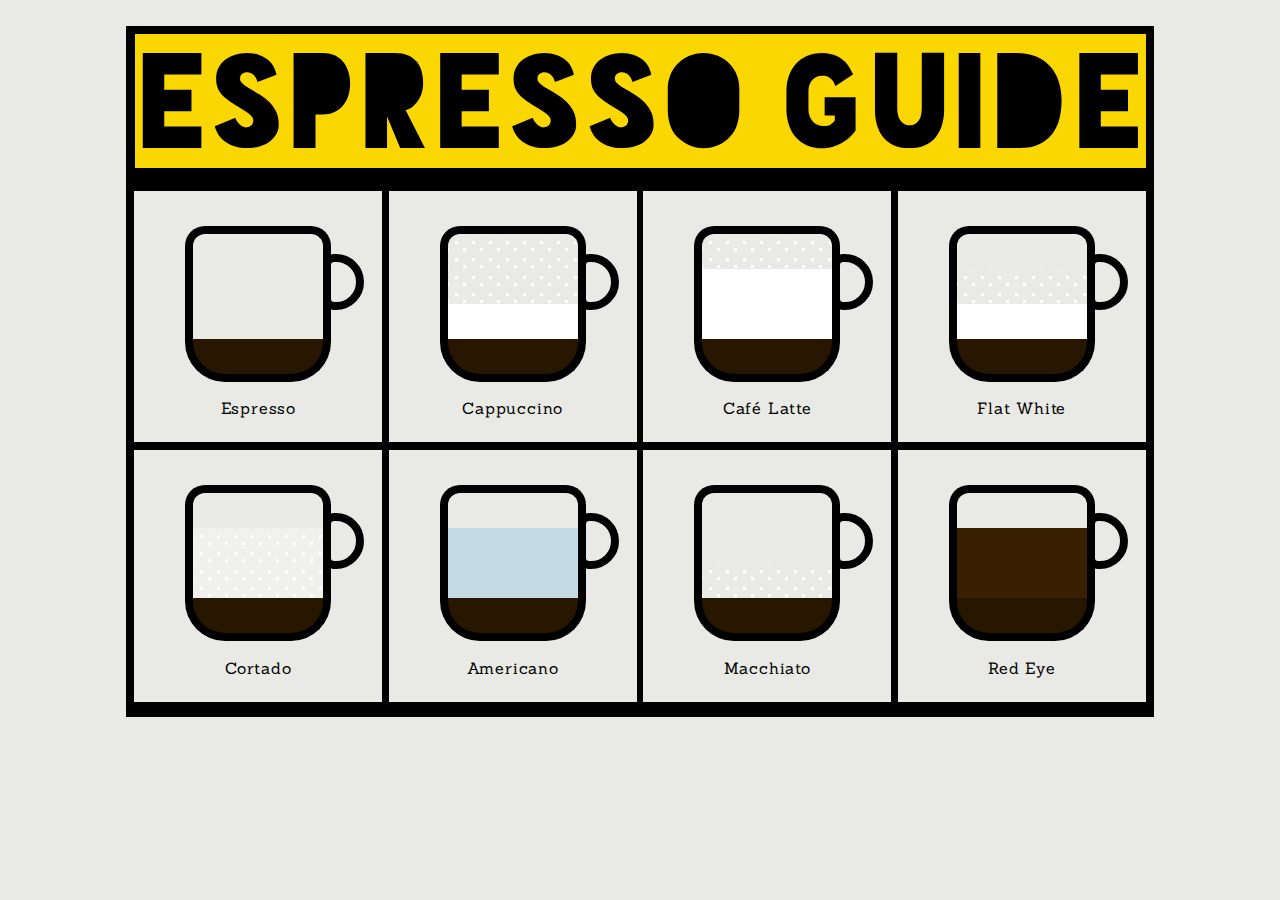
==== commit 8ab57bdb: "10/7/17 - 4:54pm" ====
--- a/espresso_guide/index3.html
+++ b/espresso_guide/index3.html
@@ -84,7 +84,39 @@
       <div class="cup-bottom espresso-color"></div>
       <div class="label">Red Eye</div>
     </section> 
-
+<!--
+    <section class="mocha" id="coffee-cup">
+      <div class="cup-top foam-color"></div>
+      <div class="cup-mid1 chocolate-color"><span class="cup-handle2"></span></div>
+      <div class="cup-mid2 milk-color"></div>
+      <div class="cup-bottom espresso-color"></div>
+      <div class="label">Mocha</div>
+    </section>
+
+    <section class="dummy" id="coffee-cup">
+      <div class="cup-top"></div>
+      <div class="cup-mid1"><span class="cup-handle2"></span></div>
+      <div class="cup-mid2"></div>
+      <div class="cup-bottom espresso-color"></div>
+      <div class="label">Dummy</div>
+    </section>
+
+    <section class="dummy" id="coffee-cup">
+      <div class="cup-top"></div>
+      <div class="cup-mid1"><span class="cup-handle2"></span></div>
+      <div class="cup-mid2"></div>
+      <div class="cup-bottom espresso-color"></div>
+      <div class="label">Dummy</div>
+    </section>
+
+    <section class="dummy" id="coffee-cup">
+      <div class="cup-top"></div>
+      <div class="cup-mid1"><span class="cup-handle2"></span></div>
+      <div class="cup-mid2"></div>
+      <div class="cup-bottom espresso-color"></div>
+      <div class="label">Dummy</div>
+    </section>        
+-->    
         <!-- the below is a spacer clearfix to align layoutes -->  
         <div class="clearfix"> </div>  
         <!-- clearfix end -->  
@@ -214,7 +246,7 @@
       <span class="modal-close">&times;</span> <!--close button-->
 
         <div class="description">
-         <h2>Cappuccino</h2> 
+         <!-- <h2>Cappuccino</h2> -->
           <p>An Italian coffee drink that is traditionally prepared with espresso, steamed milk, and foam.</p>
 
           <p>Made in thirds — 1/3 espresso, 1/3 steamed milk, 1/3 foam. This is a very traditional way of making cappuccino. The milk should appear glassy, smooth, shiny and with no visible bubbles. The milk and foam should be blended or mixed to create a thick, creamy texture.</p>
@@ -276,7 +308,7 @@
       <span class="modal-close">&times;</span> <!--close button-->
 
         <div class="description">
-          <h2>Café Latte</h2>
+          <!-- <h2>Café Latte</h2> -->
 
           <p>A café latte, or “latte” for short, is an espresso based drink with steamed milk and micro-foam added to the coffee. This coffee is much sweeter compared to an espresso due to the steamed milk.</p>
 
@@ -337,7 +369,7 @@
       <span class="modal-close">&times;</span> <!--close button-->
 
         <div class="description"> 
-          <h2>Flat White</h2>
+          <!-- <h2>Flat White</h2> -->
           <p>This is what some call an “Australian latte”. Generally, it’s served in a 6 to 8 ounce cup and is meant to be enjoyed with the thinnest layer of foam possible. It is important to keep the ratio of milk to espresso appropriate so as not to overpower the espresso.</p>
 
           <h3>Ingredients</h3>
@@ -393,7 +425,7 @@
       <span class="modal-close">&times;</span> <!--close button-->
 
         <div class="description"> 
-          <h2>Cortado</h2>
+          <!-- <h2>Cortado</h2>  -->
           <p>The perfect afternoon drink, or for that coffee drinker who wants something strong, but needs a little milk to soften the espresso as it goes down. This drink is in between a macchiato and a cafe latte. The milk should have the consistency of a cafe latte and result in the same glassy, smooth, creamy texture as a cafe latte and cappuccino</p>
 
           <h3>Ingredients</h3>
@@ -448,7 +480,7 @@
       <span class="modal-close">&times;</span> <!--close button-->
 
         <div class="description"> 
-          <h2>Americano</h2>
+          <!-- <h2>Americano</h2> -->
           <p>A touch of hot fresh water and a double shot pulled long. This creates a nice bold, strong coffee taste. The espresso shot is pulled atop the hot water to ensure the consistency of the crema.</p>
 
           <h3>Ingredients</h3>
@@ -503,7 +535,7 @@
       <span class="modal-close">&times;</span> <!--close button-->
 
         <div class="description"> 
-          <h2>Macchiato</h2>
+          <!-- <h2>Macchiato</h2> -->
           <p>Sometimes called espresso macchiato, is an espresso coffee drink with a small amount of milk, usually foamed. In Italian, macchiato means "stained" or "spotted" so the literal translation of cafè macchiato is "stained coffee", or coffee with a spot of milk.</p>
 
           <h3>Ingredients</h3>
@@ -558,7 +590,7 @@
       <span class="modal-close">&times;</span> <!--close button-->
 
         <div class="description"> 
-          <h2>Red Eye</h2>
+          <!-- <h2>Red Eye</h2> -->
           <p>A cup of American style drip coffee with a shot of espresso added. Also called a Shot in the Dark or an Eye Opener. Variations of the Red Eye include the Black Eye, made with two shots of espresso, and the Dead Eye, made with three shots of espresso. </p>
 
           <h3>Ingredients</h3>
@@ -620,5 +652,6 @@
 
     <script src="https://code.jquery.com/jquery-2.1.1.min.js"></script> 
     <script src="js/app.js"></script>
+    <script type="text/javascript" src="js/jquery.mobile-events.js"></script>
   </body>
 </html>--- a/espresso_guide/css/style-b.css
+++ b/espresso_guide/css/style-b.css
@@ -64,8 +64,8 @@
   width: auto;
   margin-top: 2%;
   /* background-image: url("../art/838257040.jpg");
-      background-size: 150px; */
-}
+      background-size: 150px; */  
+ }
 
 .main-container {
   background-color: rgba(0,0,0,1); 
@@ -89,17 +89,14 @@
   background-color: rgba(0,0,0,1);
   border-bottom: 8px solid black;
   text-align: center;
-  /* background-image: url("../images/logo.svg");
-    background-repeat: no-repeat;
-    background-size: contain;  */
   padding-top: 0px;  
-  /* logo as bg image 
-  background-image: url("../images/logo2.svg") ; 
-  -webkit-background-size: cover;
-  -moz-background-size: cover;
-  -o-background-size: cover;
-  background-size: 100%;
-  */
+    /* logo as bg image 
+    background-image: url("../images/logo2.svg") ; 
+    -webkit-background-size: cover;
+    -moz-background-size: cover;
+    -o-background-size: cover;
+    background-size: 100%;
+    */
 }
 
 .logo {
@@ -154,11 +151,28 @@
   background-color: rgba(233,234,229,1); 
   position: relative;  
   cursor: pointer;
+  margin-bottom: 7.5px;
   padding-top: 35px;
 }  
 
+/* row 3 */
+
+.mocha,
+.dummy {
+  width: 24.5%;
+  height: auto;         
+  /* border-width: 10px 10px 10px 10px;
+    border-color: black;
+    border-style: solid;  */
+  background-color: rgba(233,234,229,1); 
+  position: relative;  
+  cursor: pointer;
+  padding-top: 35px;
+}  
+
+
 .clearfix {
-  width: 24%;
+  width: 24.5%;
   content: "";
   display: hidden;
   clear: both;
@@ -551,8 +565,8 @@
 }
 
 .modal-content {
-  /* background-color: #D7D1C9; */
-  background-color: thistle;
+  background-color: #D7D1C9; 
+  /* background-color: thistle; */
   margin: 0 auto; 
   border-width: 5px 5px 5px 5px; 
     border-style: solid;
@@ -572,7 +586,8 @@
   width: 39%;
     height: 510px;  
   float: left;
-  background-color: rgba(102,255,227,.5);
+  /* background-color: rgba(102,255,227,.5); */
+  background-color: #D7D1C9;
   padding: 0px 10px 0px 13px;
   border-width: 0px 0px 0px 8px;
     border-color: black;
@@ -589,6 +604,10 @@
   font-size: 50px;
   font-weight: bold;
   cursor: pointer;
+}
+
+#modal-open {
+    overflow: hidden;
 }
 
 .modal-close:hover,
@@ -610,7 +629,7 @@
 }
 
 .description {
-  padding: 15px;
+  padding: 60px 15px 15px 15px;
 }
 
 
@@ -1600,10 +1619,10 @@
 
 @media screen 
   and (min-width: 240px)
-  and (max-width: 568px) { /* mobile styling start */
-
-
-.main-container {
+  and (max-width: 736px) { /* mobile styling start */
+
+
+.main-container { /* mobile */
   background-color: rgba(0,0,0,1); 
   width: 80%;
   height: auto;
@@ -1620,7 +1639,7 @@
     flex-wrap: wrap;   
 }
 
-header {
+header {  /* mobile */
   width: 100%;
   height: auto;
   background-color: rgba(0,0,0,1);
@@ -1630,22 +1649,23 @@
     background-repeat: no-repeat;
     background-size: contain;  */
   padding-top: 0px;
-
-}
-
-.logo {
+  margin-bottom: -10px;
+
+}
+
+.logo {  /* mobile */
   width: 100%;
   padding: 0px 1px 0px 1px;
   display: none !important;
 }
 
-.logo-mobile {
+.logo-mobile {   /* mobile */
   width: 100%;
   padding: 0px 1px 0px 1px;
   display: inline !important;
 }
 
-#coffee-cup {
+#coffee-cup { /* mobile */
   display: flex;
     flex-direction: column;
     align-items: center;
@@ -1653,7 +1673,7 @@
     flex-wrap: wrap; 
 }
 
-/* row 1 */
+ /* mobile */
 
 .espresso,
 .cappuccino,
@@ -1661,7 +1681,10 @@
 .flat-white,
 .cortado,
 .americano,
-.macchiato {
+.macchiato,
+.red-eye,
+.mocha,
+.dummy {
   width: 100%;
   height: auto;         
   /* border-width: 10px 10px 10px 10px;
@@ -1670,26 +1693,26 @@
   background-color: rgba(233,234,229,1); 
   position: relative;  
   cursor: pointer;
-  margin-bottom: 9.5px;
+  margin-top: 7.5px;
+  margin-bottom: 1.5px;
   padding-top: 35px;
 } 
-.red-eye  {
+./* dummy  {
   width: 100%;
   height: auto;         
-  /* border-width: 10px 10px 10px 10px;
-    border-color: black;
-    border-style: solid;  */
   background-color: rgba(233,234,229,1); 
   position: relative;  
   cursor: pointer;
   margin-bottom: 0px;
   padding-top: 35px;
-} 
+} */
 
 /* ====== Modal - mobile  ====== */
 
 
-#modal-espresso, 
+
+
+#modal-espresso,  /* mobile */
 #modal-cappuccino, 
 #modal-cafe-latte, 
 #modal-flat-white, 
@@ -1699,37 +1722,38 @@
 #modal-cortado, 
 #modal-mocha {
   display: none; /* Hidden by default */
-  position: absolute; /* Stay in place */
+  position: fixed; /* Stay in place */
     z-index: 1; /* Sit on top */
     left: 0px;
     top: 130px;
-  width: 100%; /* Full width */
-  height: auto; /* Full height */
+  width: 90%; /* Full width */
+  height: 100%; /* Full height */
   overflow: auto; /* auto - to enable scroll if needed */
   background-color: rgb(0,0,0); /* Fallback color */  
   background-color: rgba(0,0,0,0.7); /* Black w/ opacity */
   padding-top: 35px;
 }
 
-.modal-content {
-  /* background-color: #D7D1C9; */
-  background-color: thistle;
+.modal-content {  /* mobile */
+  background-color: #D7D1C9; 
+  /* background-color: thistle; */
   margin: 0 auto; 
   /* border-width: 5px 5px 5px 5px; 
     border-style: solid;
     border-color: black; */
   width: 90%; 
+  height: 800px;
   border: none;
 }
 
-.modal-layout1 {
+.modal-layout1 { /* mobile */
   width: 100%;
     height: auto;
   background-color: #D7D1C9;
   border: none;
 }
 
-.modal-layout2 {
+.modal-layout2 { /* mobile */
   width: 100%;
     height: auto;  
   background-color: #D7D1C9;
@@ -1738,22 +1762,22 @@
   margin: 0px;
 }
 
-#modal-show {
+#modal-show { /* mobile */
   display: block; 
 }
 
-.modal-close {
+.modal-close { /* mobile */
   color: rgba(0,0,0,1);
   font-size: 50px;
   font-weight: bold;
   cursor: pointer;
   position: relative;
     top: -275px;
-    right: 30px;
+    right: 20px;
 }
 
 .modal-close:hover,
-.modal-close:focus {
+.modal-close:focus { /* mobile */
   color: rgba(255,255,255,.5);
   text-decoration: none;
   cursor: pointer;  
@@ -1762,7 +1786,7 @@
 .animation,
 .animation-short,
 .animation-mid,
-.animation-long {
+.animation-long { /* mobile */
   display: flex;
     flex-direction: column; 
     align-items: center;
@@ -1770,16 +1794,1067 @@
   padding-top: 50px; /* firefox needs to be in px, not % */
 }
 
-.description {
+.description { /* mobile */
   padding: 25px;
-  font-size: 15px;
+  font-size: 14px;
 }
 
 
 /* Next & previous buttons */
 
  
-.buttons {
+.buttons { /* mobile */
+  cursor: pointer; 
+  width: auto;
+  padding: 16px;
+  color: rgba(0,0,60,1);
+  font-weight: bold;
+  font-size: 30px;
+  transition: 0.6s ease;
+  position: relative;
+    z-index: 0;
+    /* top: -450px; */
+}
+
+  /* Position the "next button" to the right */
+
+.previous { /* mobile */
+  float: left;
+  border-radius: 0 3px 3px 0;
+  position: relative;
+    left: 1px;
+}
+
+.next { /* mobile */
+  float: right;
+  border-radius: 3px 0 0 3px;
+}
+
+  /* On hover, add a black background color with a little bit see-through */
+.previous:hover, .next:hover { /* mobile */
+  /* background-color: rgba(0,0,0,0.8); */
+  color: rgba(255,255,255,.5);
+}
+
+
+
+/* ========= ANIMATION - Mobile ========= */
+
+.cup-handle-anime { /* mobile */
+    position: absolute;
+      /*left: 282px;*/
+      top: 115px;
+ 
+    width: 25px;
+    height: 40px;
+
+    border-style: solid;
+    border-color: black;
+    border-width: 7px;  
+    -webkit-border-top-left-radius: 30px;
+    -webkit-border-top-right-radius: 70px;
+    -webkit-border-bottom-right-radius: 70px;
+    -webkit-border-bottom-left-radius: 30px;
+    
+    margin-left: 140px;
+    overflow: hidden;
+}
+
+
+/* === espresso === */ 
+
+
+.esp-cup-top-md { /* mobile */
+    border-style: solid;
+    border-color: black;
+    border-width: 8px 8px 0px 8px;
+    width: 130px; 
+    height: 50px; 
+    -webkit-border-top-right-radius: 25px;
+    -webkit-border-top-left-radius: 25px;    
+    -webkit-border-bottom-right-radius: 0px;
+    -webkit-border-bottom-left-radius: 0px;
+    position: relative;
+}
+
+.esp-cup-mid-md { /* mobile */
+    border-style: solid;
+    border-color: black;
+    border-width: 0px 8px 0px 8px;
+    width: 130px;
+    height: 50px;
+    position: relative;
+}
+
+.esp-cup-bottom-lg { /* mobile */
+    border-style: solid;
+    border-color: black;
+    border-width: 0px 8px 8px 8px;
+    width: 130px;
+    height: 45px;
+    -webkit-border-top-right-radius: 0px;
+    -webkit-border-top-left-radius: 0px;    
+    -webkit-border-bottom-right-radius: 40px;
+    -webkit-border-bottom-left-radius: 40px;
+    position: relative;
+    overflow: hidden;
+}
+
+.esp-cup-bottom-lg::before { /* mobile */
+    content: '';
+    position: absolute;
+    background: rgba(40,23,0,1.0); /* espresso color */
+    width: 100%;
+    bottom: 0; 
+    animation: brew 1.5s linear forwards;
+    animation-delay: .5s; 
+} 
+ 
+.esp-ingred-container { /* mobile */
+  display: none;
+  position: absolute;
+    left: 80px;
+    top: 10px;
+  width: 100%;
+  height: 250px;
+}
+    .ingredient {
+      animation: ingred-fade .7s ease-in backwards;
+      animation-delay: 3s;
+    }
+    .desc-rule {
+      animation: slidein .7s linear backwards;
+      animation-delay: 2s;
+    }
+
+
+/* === cappuccino === */
+
+
+.cap-cup-top-lg { /* mobile */
+    border-style: solid;
+    border-color: black;
+    border-width: 8px 8px 0px 8px;
+    width: 130px; 
+    height: 65px; 
+    -webkit-border-top-right-radius: 25px;
+    -webkit-border-top-left-radius: 25px;    
+    -webkit-border-bottom-right-radius: 0px;
+    -webkit-border-bottom-left-radius: 0px;
+    position: relative;
+    overflow: hidden;    
+}
+
+.cap-cup-top-lg::before { /* mobile */
+    content: '';
+    position: absolute;
+    background:
+      radial-gradient(rgba(255,254,235,1) 15%, transparent 16%) 0 0,
+      radial-gradient(rgba(255,254,235,1) 15%, transparent 16%) 8px 8px,
+      radial-gradient(rgba(255,255,255,.1) 15%, transparent 20%) 0 1px,
+      radial-gradient(rgba(255,255,255,.1) 15%, transparent 20%) 8px 9px;
+      background-color: none;
+      background-size: 17px 17px;
+    width: 100%;
+    bottom: 0; 
+    animation: brew 1.5s linear forwards;
+    animation-delay: 4s; 
+}
+
+.cap-cup-mid-md { /* mobile */
+    border-style: solid;
+    border-color: black;
+    border-width: 0px 8px 0px 8px;
+    width: 130px;
+    height: 35px;
+    position: relative;
+    overflow: hidden;    
+}
+
+.cap-cup-mid-md::before { /* mobile */
+    content: '';
+    position: absolute;
+    background: rgba(2255,255,255,1);
+    width: 100%;
+    bottom: 0; 
+    animation: brew 1.5s linear forwards;
+    animation-delay: 2s; 
+}
+
+.cap-cup-bottom-lg { /* mobile */
+    border-style: solid;
+    border-color: black;
+    border-width: 0px 8px 8px 8px;
+    width: 130px;
+    height: 45px;
+    -webkit-border-top-right-radius: 0px;
+    -webkit-border-top-left-radius: 0px;    
+    -webkit-border-bottom-right-radius: 40px;
+    -webkit-border-bottom-left-radius: 40px;
+    position: relative;
+    overflow: hidden;    
+}
+
+.cap-cup-bottom-lg::before { /* mobile */
+    content: '';
+    position: absolute;
+    background: rgba(40,23,0,1.0); /* espresso color */
+    width: 100%;
+    bottom: 0; 
+    animation: brew 1.5s linear forwards;
+    animation-delay: .5s; 
+} 
+
+.cap-ingred-container1 { /* mobile */
+  display: none;
+  position: absolute;
+    left: 200px;
+    top: 200px;
+  width: 100%;
+}
+
+.cap-ingred-container2 { /* mobile */
+  display: none;
+  position: absolute;
+    left: 200px;
+    top: 140px;
+  width: 100%;
+}
+
+
+/* === cafe latte === */
+
+
+.cl-cup-top-sm { /* mobile */
+    border-style: solid;
+    border-color: black;
+    border-width: 8px 8px 0px 8px;
+    width: 130px;
+    height: 35px;
+    -webkit-border-top-right-radius: 25px;
+    -webkit-border-top-left-radius: 25px;    
+    -webkit-border-bottom-right-radius: 0px;
+    -webkit-border-bottom-left-radius: 0px;
+    position: relative;
+    overflow: hidden;    
+}
+
+.cl-cup-top-sm::before { /* mobile */
+    content: '';
+    position: absolute;
+      background:
+      radial-gradient(rgba(255,254,235,1) 15%, transparent 16%) 0 0,
+      radial-gradient(rgba(255,254,235,1) 15%, transparent 16%) 8px 8px,
+      radial-gradient(rgba(255,255,255,.1) 15%, transparent 20%) 0 1px,
+      radial-gradient(rgba(255,255,255,.1) 15%, transparent 20%) 8px 9px;
+      background-color: none;
+      background-size: 17px 17px;
+    width: 100%;
+    bottom: 0; 
+    animation: brew 1s linear forwards;
+    animation-delay: 3.5s; 
+}
+
+.cl-cup-mid-xlg { /* mobile */
+    border-style: solid;
+    border-color: black;
+    border-width: 0px 8px 0px 8px;
+    width: 130px;
+    height: 65px;
+    position: relative;
+    overflow: hidden;    
+}
+
+.cl-cup-mid-xlg::before { /* mobile */
+    content: '';
+    position: absolute;
+    background: rgba(255,255,255,1);/* milk */
+    width: 100%;
+    bottom: 0; 
+    animation: brew 1.5s linear forwards;
+    animation-delay: 2s; 
+}
+
+.cl-cup-bottom-lg { /* mobile */
+    border-style: solid;
+    border-color: black;
+    border-width: 0px 8px 8px 8px;
+    width: 130px;
+    height: 45px;
+    -webkit-border-top-right-radius: 0px;
+    -webkit-border-top-left-radius: 0px;    
+    -webkit-border-bottom-right-radius: 40px;
+    -webkit-border-bottom-left-radius: 40px;
+    position: relative;
+    overflow: hidden;    
+}
+
+.cl-cup-bottom-lg::before { /* mobile */
+  content: '';
+  position: absolute;
+  background: rgba(40,23,0,1.0); /* espresso color */
+  width: 100%;
+  bottom: 0; 
+  animation: brew 1.5s linear forwards;
+  animation-delay: .5s; 
+} 
+
+.cl-ingred-container1 { /* mobile */
+  display: none;
+  position: absolute;
+    left: 200px;
+    top: 175px;
+  width: 100%;
+}
+      .ingredient3 {
+        animation: ingred-fade 1s ease-in backwards;
+        animation-delay: 6s;
+      }
+      .desc-rule3 {
+        animation: slidein .7s linear backwards;
+        animation-delay: 5s;
+      }
+
+.cl-ingred-container2 { /* mobile */
+  display: none;
+  position: absolute;
+    left: 200px;
+    top: 110px;
+  width: 100%;
+}
+      .ingredient4 {
+        animation: ingred-fade 1s ease-in backwards;
+        animation-delay: 9s;
+      }
+      .desc-rule4 {
+        animation: slidein .7s linear backwards;
+        animation-delay: 8.5s;
+      }
+
+/* === flat white === */
+
+.fw-cup-top-sm { /* mobile */
+    border-style: solid;
+    border-color: black;
+    border-width: 8px 8px 0px 8px;
+    width: 130px;
+    height: 25px;
+    -webkit-border-top-right-radius: 25px;
+    -webkit-border-top-left-radius: 25px;    
+    -webkit-border-bottom-right-radius: 0px;
+    -webkit-border-bottom-left-radius: 0px;
+    position: relative;
+    overflow: hidden;    
+}
+
+.fw-cup-mid-sm { /* mobile */
+    border-style: solid;
+    border-color: black;
+    border-width: 0px 8px 0px 8px;
+    width: 130px;
+    height: 30px;
+    position: relative;
+    overflow: hidden;    
+}
+
+.fw-cup-mid-sm::before { /* mobile */
+    content: '';
+    position: absolute;
+      background:
+      radial-gradient(rgba(255,255,255,1) 15%, transparent 16%) 0 0,
+      radial-gradient(rgba(255,255,255,1) 15%, transparent 16%) 8px 8px,
+      radial-gradient(rgba(255,255,255,.1) 15%, transparent 20%) 0 1px,
+      radial-gradient(rgba(255,255,255,.1) 15%, transparent 20%) 8px 9px;
+      background-color: none;
+      background-size: 17px 17px; 
+    width: 100%;
+    bottom: 0; 
+    animation: brew2 1s linear forwards;
+    animation-delay: 3.5s; 
+}
+
+.fw-cup-mid-xlg { /* mobile */
+    border-style: solid;
+    border-color: black;
+    border-width: 0px 8px 0px 8px;
+    width: 130px;
+    height: 45px;
+    position: relative;
+    overflow: hidden;    
+}
+
+.fw-cup-mid-xlg::before { /* mobile */
+    content: '';
+    position: absolute;
+    background: rgba(255,255,255,1.0);
+    width: 100%;
+    bottom: 0; 
+    animation: brew 1.5s linear forwards;
+    animation-delay: 2s; 
+}
+
+.fw-cup-bottom-md { /* mobile */
+    border-style: solid;
+    border-color: black;
+    border-width: 0px 8px 8px 8px;
+    width: 130px;
+    height: 45px;
+    -webkit-border-top-right-radius: 0px;
+    -webkit-border-top-left-radius: 0px;    
+    -webkit-border-bottom-right-radius: 40px;
+    -webkit-border-bottom-left-radius: 40px;
+    position: relative;
+    overflow: hidden;    
+}
+
+.fw-cup-bottom-md::before { /* mobile */
+    content: '';
+    position: absolute;
+    background: rgba(40,23,0,1.0); /* espresso color */
+    width: 100%;
+    bottom: 0; 
+    animation: brew 1.5s linear forwards;
+    animation-delay: .5s; 
+} 
+
+.fw-ingred-container1 { /* mobile */
+  display: none;
+  position: absolute;
+    left: 200px;
+    top: 175px;
+  width: 100%;
+}
+      .ingredient5 {
+        animation: ingred-fade .7s ease-in backwards;
+        animation-delay: 6s;
+      }
+      .desc-rule5 {
+        animation: slidein .7s linear backwards;
+        animation-delay: 5s;
+      }
+
+.fw-ingred-container2 { /* mobile */
+  display: none;  
+  position: absolute;
+    left: 200px;
+    top: 130px;
+  width: 100%;
+}
+      .ingredient6 {
+        animation: ingred-fade .7s ease-in backwards;
+        animation-delay: 8.5s;
+      }
+      .desc-rule6 {
+        animation: slidein .7s linear backwards;
+        animation-delay: 8s;
+      }
+
+
+/* === cortado === */
+
+.cor-cup-top-md { /* mobile */
+    border-style: solid;
+    border-color: black;
+    border-width: 8px 8px 0px 8px;
+    width: 130px;
+    height: 35px; 
+    -webkit-border-top-right-radius: 25px;
+    -webkit-border-top-left-radius: 25px;    
+    -webkit-border-bottom-right-radius: 0px;
+    -webkit-border-bottom-left-radius: 0px;
+    position: relative;
+    overflow: hidden;    
+}
+
+.cor-cup-mid-xlg { /* mobile */
+    border-style: solid;
+    border-color: black;
+    border-width: 0px 8px 0px 8px;
+    width: 130px;
+    height: 65px;
+    position: relative;
+    overflow: hidden;    
+}
+
+.cor-cup-mid-xlg::before { /* mobile */
+    content: '';
+    position: absolute;
+
+    background: /* small polka dots */
+      radial-gradient(rgba(255,255,255,1) 15%, transparent 16%) 0 0px,
+      radial-gradient(rgba(255,255,255,1) 15%, transparent 16%) 8px 7px,
+      radial-gradient(rgba(255,255,255,.1) 15%, transparent 20%) 0 1px,
+      radial-gradient(rgba(255,255,255,.1) 15%, transparent 20%) 8px 9px;
+      background-color: rgba(255,255,255,.25);
+      background-size: 17px 17px;
+
+    width: 100%;
+    bottom: 0; 
+    animation: brew 1.5s linear forwards;
+    animation-delay: 2s; 
+}
+
+.cor-cup-bottom-md { /* mobile */
+    border-style: solid;
+    border-color: black;
+    border-width: 0px 8px 8px 8px;
+    width: 130px;
+    height: 45px;
+    -webkit-border-top-right-radius: 0px;
+    -webkit-border-top-left-radius: 0px;    
+    -webkit-border-bottom-right-radius: 40px;
+    -webkit-border-bottom-left-radius: 40px;
+    position: relative;
+    overflow: hidden;    
+}
+
+.cor-cup-bottom-md::before { /* mobile */
+    content: '';
+    position: absolute;
+    background: rgba(40,23,0,1.0); /* espresso color */
+    width: 100%;
+    bottom: 0; 
+    animation: brew 1.5s linear forwards;
+    animation-delay: .5s; 
+} 
+
+.cor-ingred-container1 { /* mobile */
+  display: none;  
+  position: absolute;
+    left: 200px;
+    top: 155px;
+  width: 100%;
+}
+      .ingredient7 {
+        animation: ingred-fade .7s ease-in backwards;
+        animation-delay: 6.5s;
+      }
+      .desc-rule7 {
+        animation: slidein .7s linear backwards;
+        animation-delay: 5.5s;
+      }
+
+/* === americano === */
+
+.am-cup-top-md { /* mobile */
+    border-style: solid;
+    border-color: black;
+    border-width: 8px 8px 0px 8px;
+    width: 130px;
+    height: 35px;
+    -webkit-border-top-right-radius: 25px;
+    -webkit-border-top-left-radius: 25px;    
+    -webkit-border-bottom-right-radius: 0px;
+    -webkit-border-bottom-left-radius: 0px;
+    position: relative;
+    overflow: hidden;    
+}
+
+.am-cup-mid-xlg { /* mobile */
+    border-style: solid;
+    border-color: black;
+    border-width: 0px 8px 0px 8px;
+    width: 130px;
+    height: 65px;
+    position: relative;
+    overflow: hidden;    
+}
+
+.am-cup-mid-xlg::before { /* mobile */
+    content: '';
+    position: absolute;
+    background: rgba(64,164,223,0.2);  
+    width: 100%;
+    bottom: 0; 
+    animation: brew 1.5s linear forwards;
+    animation-delay: 2s; 
+}
+
+.am-cup-bottom-md { /* mobile */
+    border-style: solid;
+    border-color: black;
+    border-width: 0px 8px 8px 8px;
+    width: 130px;
+    height: 45px;
+    -webkit-border-top-right-radius: 0px;
+    -webkit-border-top-left-radius: 0px;    
+    -webkit-border-bottom-right-radius: 40px;
+    -webkit-border-bottom-left-radius: 40px;
+    position: relative;
+    overflow: hidden;    
+}
+
+.am-cup-bottom-md::before { /* mobile */
+    content: '';
+    position: absolute;
+    background: rgba(40,23,0,1.0); /* espresso color */
+    width: 100%;
+    bottom: 0; 
+    animation: brew 1.5s linear forwards;
+    animation-delay: .5s; 
+}
+
+.am-ingred-container1 { /* mobile */
+  display: none;  
+  position: absolute;
+    left: 200px;
+    top: 175px;
+  width: 100%;
+}
+      .ingredient8 {
+        animation: ingred-fade .7s ease-in backwards;
+        animation-delay: 6.5s;
+      }
+      .desc-rule8 {
+        animation: slidein .7s linear backwards;
+        animation-delay: 5.5s;
+      }
+
+
+
+/* === macchiato === */
+
+
+.mac-cup-top-md { /* mobile */
+    border-style: solid;
+    border-color: black;
+    border-width: 8px 8px 0px 8px;
+    width: 130px; 
+    height: 50px; 
+    -webkit-border-top-right-radius: 25px;
+    -webkit-border-top-left-radius: 25px;    
+    -webkit-border-bottom-right-radius: 0px;
+    -webkit-border-bottom-left-radius: 0px;
+    position: relative;
+    overflow: hidden;    
+}
+
+.mac-cup-mid-md { /* mobile */
+    border-style: solid;
+    border-color: black;
+    border-width: 0px 8px 0px 8px;
+    width: 130px;
+    height: 50px;
+    position: relative;
+    overflow: hidden;    
+}
+
+.mac-cup-mid-md::before { /* mobile */
+    content: '';
+    position: absolute;
+    background:
+      radial-gradient(rgba(255,255,255,1) 15%, transparent 16%) 0 0,
+      radial-gradient(rgba(255,255,255,1) 15%, transparent 16%) 8px 8px,
+      radial-gradient(rgba(255,255,255,.1) 15%, transparent 20%) 0 1px,
+      radial-gradient(rgba(255,255,255,.1) 15%, transparent 20%) 8px 9px;
+      background-color: none;
+      background-size: 17px 17px;
+    width: 100%;
+    bottom: 0; 
+    animation: brew3 1s linear forwards;
+    animation-delay: 2s; 
+}
+
+.mac-cup-bottom-lg { /* mobile */
+    border-style: solid;
+    border-color: black;
+    border-width: 0px 8px 8px 8px;
+    width: 130px;
+    height: 45px;
+    -webkit-border-top-right-radius: 0px;
+    -webkit-border-top-left-radius: 0px;    
+    -webkit-border-bottom-right-radius: 40px;
+    -webkit-border-bottom-left-radius: 40px;
+    position: relative;
+    overflow: hidden;    
+}
+
+.mac-cup-bottom-lg::before { /* mobile */
+    content: '';
+    position: absolute;
+    background: rgba(40,23,0,1.0); /* espresso color */
+    width: 100%;
+    bottom: 0; 
+    animation: brew 1.5s linear forwards;
+    animation-delay: .5s; 
+}
+
+.mac-ingred-container1 { /* mobile */
+  display: none;  
+  position: absolute;
+    left: 200px;
+    top: 240px;
+  width: 100%;
+}
+      .ingredient9 {
+        animation: ingred-fade .7s ease-in backwards;
+        animation-delay: 6s;
+      }
+      .desc-rule9 {
+        animation: slidein .7s linear backwards;
+        animation-delay: 5s;
+      }
+
+
+/* === red eye === */
+
+.re-cup-top-sm { /* mobile */
+    border-style: solid;
+    border-color: black;
+    border-width: 8px 8px 0px 8px;
+    width: 130px;
+    height: 30px;
+    -webkit-border-top-right-radius: 25px;
+    -webkit-border-top-left-radius: 25px;    
+    -webkit-border-bottom-right-radius: 0px;
+    -webkit-border-bottom-left-radius: 0px;
+    position: relative;
+    overflow: hidden;    
+}
+
+.re-cup-mid-xlg { /* mobile */
+    border-style: solid;
+    border-color: black;
+    border-width: 0px 8px 0px 8px;
+    width: 130px;
+    height: 70px;
+    position: relative;
+    overflow: hidden;    
+}
+
+.re-cup-mid-xlg::before { /* mobile */
+    content: '';
+    position: absolute;
+    background: rgba(56,32,1,1.0);  
+    width: 100%;
+    bottom: 0; 
+    animation: brew 1.5s linear forwards;
+    animation-delay: 2s; 
+}
+
+.re-cup-bottom-md { /* mobile */
+    border-style: solid;
+    border-color: black;
+    border-width: 0px 8px 8px 8px;
+    width: 130px;
+    height: 45px;
+    -webkit-border-top-right-radius: 0px;
+    -webkit-border-top-left-radius: 0px;    
+    -webkit-border-bottom-right-radius: 40px;
+    -webkit-border-bottom-left-radius: 40px;
+    position: relative;
+    overflow: hidden;    
+}
+
+.re-cup-bottom-md::before { /* mobile */
+    content: '';
+    position: absolute;
+    background: rgba(40,23,0,1.0); /* espresso color */
+    width: 100%;
+    bottom: 0; 
+    animation: brew 1.5s linear forwards;
+    animation-delay: .5s; 
+} 
+
+.re-ingred-container1 { /* mobile */
+  display: none;  
+  position: absolute;
+    left: 200px;
+    top: 170px;
+  width: 100%;
+}
+      .ingredient10 {
+        animation: ingred-fade .7s ease-in backwards;
+        animation-delay: 6s;
+      }
+      .desc-rule10 {
+        animation: slidein .7s linear backwards;
+        animation-delay: 5s;
+      }
+
+
+
+
+
+
+} /* mobile styling ends */
+
+
+
+
+
+@media screen 
+  and (min-width: 568px)
+  and (max-width: 760px) { /* mobile styling start */
+
+.main-container { /* mobile */
+  background-color: rgba(0,0,0,1); 
+  width: 85%;
+  height: auto;
+  margin: 0 auto;
+  position: relative;
+    top: 20px;
+  overflow: hidden; 
+  border: 12px solid black;
+
+  display: flex;
+    flex-direction: row;
+    justify-content: space-between;
+    align-items: center; 
+    flex-wrap: wrap;   
+}
+
+header { /* mobile */
+  width: 100%;
+  height: auto;
+  background-color: rgba(0,0,0,1);
+  border-bottom: 8px solid black;
+  text-align: center;
+  /* background-image: url("../images/logo.svg");
+    background-repeat: no-repeat;
+    background-size: contain;  */
+  padding-bottom: 5px;
+
+}
+
+.logo { /* mobile */
+  width: 100%;
+  padding: 0px 1px 0px 1px;
+  display: none !important;
+}
+
+.logo-mobile { /* mobile */
+  width: 100%;
+  padding: 0px 1px 0px 1px;
+  display: inline !important;
+}
+
+#coffee-cup { /* mobile */
+  display: flex;
+    flex-direction: column;
+    align-items: center;
+    justify-content: center;
+    flex-wrap: wrap; 
+}
+
+
+.espresso,
+.cappuccino,
+.cafe-latte,
+.flat-white,
+.cortado,
+.americano,
+.macchiato,
+.red-eye,
+.mocha,
+.dummy { /* mobile */
+  width: 48.5%;
+  height: auto;         
+  background-color: rgba(233,234,229,1); 
+  position: relative;  
+  cursor: pointer;
+  margin-top: 10px;
+  margin-bottom: 1.5px;
+  padding-top: 35px;
+} 
+/* .dummy  {
+  width: 48.5%;
+  height: auto;         
+  background-color: rgba(233,234,229,1); 
+  position: relative;  
+  cursor: pointer;
+  margin-bottom: 5px;
+  padding-top: 35px;
+} */
+
+} /* mobile styling ends */
+
+
+
+
+ /* mobile styling start - tablet size */
+
+@media screen 
+  and (min-width: 768px)
+  and (max-width: 1024px) {
+
+.main-container { /* mobile */
+  background-color: rgba(0,0,0,1); 
+  width: 95%;
+  height: auto;
+  margin: 0 auto;
+  position: relative;
+    top: 20px;
+  overflow: hidden; 
+  border: 12px solid black;
+
+  display: flex;
+    flex-direction: row;
+    justify-content: space-between;
+    align-items: center; 
+    flex-wrap: wrap;   
+}
+
+header { /* mobile */
+  width: 100%;
+  height: auto;
+  background-color: rgba(0,0,0,1);
+  border-bottom: 8px solid black;
+  text-align: center;
+  padding-bottom: 5px;
+
+}
+
+.logo { /* mobile */
+  width: 100%;
+  padding: 0px 1px 0px 1px;
+  display: inline !important;
+}
+
+.logo-mobile { /* mobile */
+  width: 100%;
+  padding: 0px 1px 0px 1px;
+  display: none !important;
+}
+
+#coffee-cup { /* mobile */
+  display: flex;
+    flex-direction: column;
+    align-items: center;
+    justify-content: center;
+    flex-wrap: wrap; 
+}
+
+/* row 1 */
+
+.espresso,
+.cappuccino,
+.cafe-latte,
+.flat-white,
+.cortado,
+.americano,
+.macchiato,
+.red-eye,
+.mocha { /* mobile */
+  width: 32.2%;
+  height: auto;         
+  background-color: rgba(233,234,229,1); 
+  position: relative;  
+  cursor: pointer;
+  margin-bottom: 15px;
+  padding-top: 35px;
+} 
+.dummy  { /* mobile */
+  width: 32.2%;
+  height: auto;         
+  background-color: rgba(233,234,229,1); 
+  position: relative;  
+  cursor: pointer;
+  margin-bottom: 5px;
+  padding-top: 35px;
+} 
+
+.clearfix { /* mobile */
+  width: 24%;
+  content: "";
+  display: hidden;
+  clear: both;
+} 
+
+/* ====== Modal ====== */
+
+ 
+#modal-espresso, 
+#modal-cappuccino, 
+#modal-cafe-latte, 
+#modal-flat-white, 
+#modal-americano,
+#modal-red-eye, 
+#modal-macchiato,
+#modal-cortado, 
+#modal-mocha { /* mobile */
+  display: none; /* Hidden by default */
+  position: fixed; /* Stay in place */
+    z-index: 1; /* Sit on top */
+    left: 0px;
+    top: 0px;
+  width: 100%; /* Full width */
+  height: 100%; /* Full height */
+  overflow: auto; /* auto - to enable scroll if needed */
+  background-color: rgb(0,0,0); /* Fallback color */
+  background-color: rgba(0,0,0,0.7); /* Black w/ opacity */
+}
+
+.modal-content { /* mobile */
+  /* background-color: #D7D1C9; */
+  background-color: thistle;
+  margin: 0 auto; 
+  width: 90%; 
+  border: none;
+  position: absolute;
+    top: 40px;
+    left: 40px;
+}
+
+.modal-layout1 { /* mobile */
+  width: 100%;
+    height: auto;
+  background-color: #D7D1C9;
+  border: none;
+}
+
+.modal-layout2 { /* mobile */
+  width: 100%;
+    height: auto;  
+  background-color: #D7D1C9;
+  border: none;
+  padding: 0px;
+  margin: 0px;
+}
+
+#modal-show { /* mobile */
+  display: block; 
+}
+
+.modal-close { /* mobile */
+  color: rgba(0,0,0,1);
+  font-size: 50px;
+  font-weight: bold;
+  cursor: pointer;
+  position: relative;
+    top: -410px;
+    right: 40px;
+}
+
+.modal-close:hover,
+.modal-close:focus { /* mobile */
+  color: rgba(255,255,255,.5);
+  text-decoration: none;
+  cursor: pointer;  
+}
+
+.animation,
+.animation-short,
+.animation-mid,
+.animation-long { /* mobile */
+  display: flex;
+    flex-direction: column; 
+    align-items: center;
+    justify-content: center;
+  padding-top: 50px; /* firefox needs to be in px, not % */
+}
+
+.description { /* mobile */
+  padding: 25px;
+  font-size: 18px;
+}
+
+
+
+/* Next & previous buttons */
+
+ 
+.buttons { /* mobile */
   cursor: pointer; 
   width: auto;
   padding: 16px;
@@ -1789,211 +2864,79 @@
   transition: 0.6s ease;
   position: relative;
     bottom: 80px;
+    right: 55px;
 }
 
   /* Position the "next button" to the right */
 
-.previous {
+.previous { /* mobile */
   float: left;
   border-radius: 0 3px 3px 0;
   position: relative;
-    left: 10px;
-}
-
-.next {
+    left: 500px;
+}
+
+.next { /* mobile */
   float: right;
   border-radius: 3px 0 0 3px;
 }
 
   /* On hover, add a black background color with a little bit see-through */
-.previous:hover, .next:hover {
+.previous:hover, .next:hover { /* mobile */
   /* background-color: rgba(0,0,0,0.8); */
   color: rgba(255,255,255,.5);
 }
 
-
-
-/* ========= ANIMATION - Mobile ========= */
-
-.cup-handle-anime {
-    position: absolute;
-      /*left: 282px;*/
-      top: 80px;
- 
-    width: 25px;
-    height: 40px;
-
-    border-style: solid;
-    border-color: black;
-    border-width: 7px;  
-    -webkit-border-top-left-radius: 30px;
-    -webkit-border-top-right-radius: 70px;
-    -webkit-border-bottom-right-radius: 70px;
-    -webkit-border-bottom-left-radius: 30px;
-    
-    margin-left: 135px;
-    overflow: hidden;
-}
-
-
-/* === espresso === */
-
-
-.esp-cup-top-md {
-    border-style: solid;
-    border-color: black;
-    border-width: 8px 8px 0px 8px;
-    width: 125px; 
-    height: 42.5px; 
-    -webkit-border-top-right-radius: 25px;
-    -webkit-border-top-left-radius: 25px;    
-    -webkit-border-bottom-right-radius: 0px;
-    -webkit-border-bottom-left-radius: 0px;
-    position: relative;
-}
-
-.esp-cup-mid-md {
-    border-style: solid;
-    border-color: black;
-    border-width: 0px 8px 0px 8px;
-    width: 125px;
-    height: 42.5px;
-    position: relative;
-}
-
-.esp-cup-bottom-lg {
-    border-style: solid;
-    border-color: black;
-    border-width: 0px 8px 8px 8px;
-    width: 125px;
-    height: 55px;
-    -webkit-border-top-right-radius: 0px;
-    -webkit-border-top-left-radius: 0px;    
-    -webkit-border-bottom-right-radius: 40px;
-    -webkit-border-bottom-left-radius: 40px;
-    position: relative;
-    overflow: hidden;
-}
-
-.esp-cup-bottom-lg::before {
-    content: '';
-    position: absolute;
-    background: rgba(40,23,0,1.0); /* espresso color */
-    width: 100%;
-    bottom: 0; 
-    animation: brew 1.5s linear forwards;
-    animation-delay: .5s; 
-} 
-
- 
+/* ======== modal text ======= */
+
+.modal-label { /* mobile */
+  font-family: sanchez;
+    font-size: 25px;
+  padding-top: 30px; 
+  text-align: center; 
+}
+
+
+/****** ANIMATION ***
+
 .esp-ingred-container {
-  position: absolute;
-    left: 80px;
-    top: 10px;
-  width: 100%;
-  height: 250px;
-}
-    .ingredient {
-      animation: ingred-fade .7s ease-in backwards;
-      animation-delay: 3s;
-    }
-    .desc-rule {
-      animation: slidein .7s linear backwards;
-      animation-delay: 2s;
-    }
-
-
-
-
-
-
-
+  display: none;  
+  position: absolute;
+    left: 78px;
+    top: 20px;
+  width: 200%;
+}
+
+.cap-ingred-container1,
+.cl-ingred-container1,
+.fw-ingred-container1,
+.cor-ingred-container1,
+.am-ingred-container1,
+.mac-ingred-container1,
+.re-ingred-container1 {
+  display: none;  
+  position: absolute;
+    left: 78px;
+    top: 170px;
+  width: 200%;
+}
+
+.cap-ingred-container2,
+.cl-ingred-container2,
+.fw-ingred-container2,
+.cor-ingred-container2,
+.am-ingred-container2,
+.mac-ingred-container2,
+.re-ingred-container2 {
+  display: none;  
+  position: absolute;
+    left: 78px;
+    top: 110px;
+  width: 200%;
+}
 
 
 } /* mobile styling ends */
 
-@media screen 
-  and (min-width: 568px)
-  and (max-width: 760px) { /* mobile styling start */
-
-.main-container {
-  background-color: rgba(0,0,0,1); 
-  width: 85%;
-  height: auto;
-  margin: 0 auto;
-  position: relative;
-    top: 20px;
-  overflow: hidden; 
-  border: 12px solid black;
-
-  display: flex;
-    flex-direction: row;
-    justify-content: space-between;
-    align-items: center; 
-    flex-wrap: wrap;   
-}
-
-header {
-  width: 100%;
-  height: auto;
-  background-color: rgba(0,0,0,1);
-  border-bottom: 8px solid black;
-  text-align: center;
-  /* background-image: url("../images/logo.svg");
-    background-repeat: no-repeat;
-    background-size: contain;  */
-  padding-bottom: 5px;
-
-}
-
-.logo {
-  width: 100%;
-  padding: 0px 1px 0px 1px;
-  display: none !important;
-}
-
-.logo-mobile {
-  width: 100%;
-  padding: 0px 1px 0px 1px;
-  display: inline !important;
-}
-
-#coffee-cup {
-  display: flex;
-    flex-direction: column;
-    align-items: center;
-    justify-content: center;
-    flex-wrap: wrap; 
-}
-
-/* row 1 */
-
-.espresso,
-.cappuccino,
-.cafe-latte,
-.flat-white,
-.cortado,
-.americano {
-  width: 48.5%;
-  height: auto;         
-  background-color: rgba(233,234,229,1); 
-  position: relative;  
-  cursor: pointer;
-  margin-bottom: 15px;
-  padding-top: 35px;
-} 
-.macchiato,
-.red-eye  {
-  width: 48.5%;
-  height: auto;         
-  background-color: rgba(233,234,229,1); 
-  position: relative;  
-  cursor: pointer;
-  margin-bottom: 5px;
-  padding-top: 35px;
-} 
-
-} /* mobile styling ends */
-
-
-
+
+
